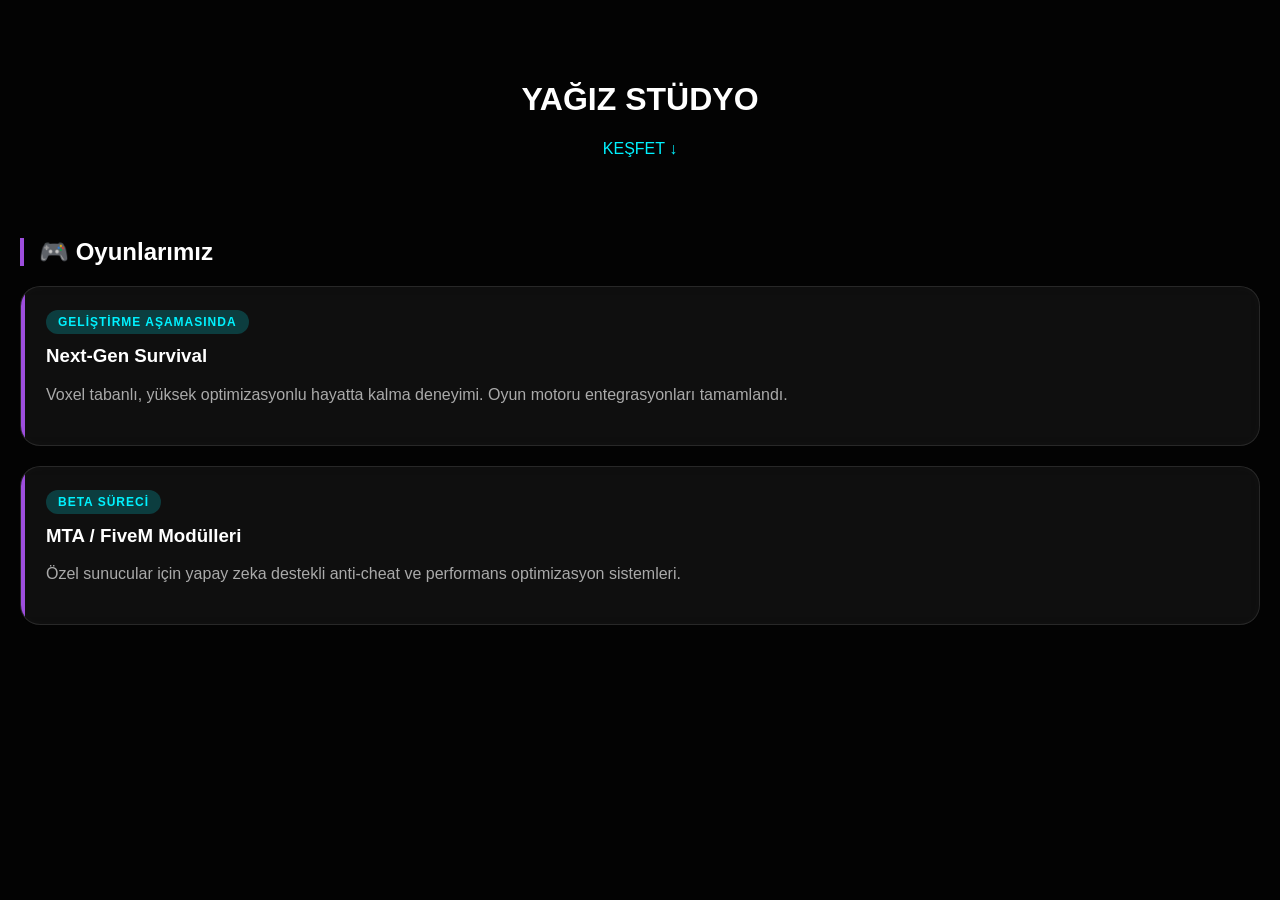
==== index.html @ 5417e6f5 "Revamp index.html with new title and styles Updated the title and styles for a more modern look. Cha" ====
<!DOCTYPE html>
<html lang="tr">
<head>
    <meta charset="UTF-8">
    <meta name="viewport" content="width=device-width, initial-scale=1.0">
    <title>Yağız Stüdyo | Premium</title>
    <style>
        :root { --neon-purple: #9d4edd; --neon-blue: #00f2ff; --glass: rgba(255, 255, 255, 0.05); }
        
        body { 
            background: #030303; color: white; font-family: 'Segoe UI', sans-serif; 
            margin: 0; padding: 20px;
        }

        .hero { text-align: center; padding: 40px 0; }
        
        /* Premium Kart Tasarımı */
        .project-card { 
            background: var(--glass); backdrop-filter: blur(10px); 
            border: 1px solid rgba(255,255,255,0.1); padding: 25px; 
            border-radius: 20px; margin-bottom: 20px;
            transition: 0.4s; position: relative; overflow: hidden;
        }
        .project-card:hover { border-color: var(--neon-blue); transform: translateY(-5px); }
        
        /* Neon Çizgi Efekti */
        .project-card::before { 
            content: ''; position: absolute; top: 0; left: 0; width: 4px; height: 100%; 
            background: var(--neon-purple); border-radius: 5px; 
        }

        .status { 
            background: rgba(0, 242, 255, 0.2); color: var(--neon-blue); 
            padding: 5px 12px; border-radius: 50px; font-size: 0.75rem; 
            font-weight: bold; text-transform: uppercase; letter-spacing: 1px;
        }

        h2 { border-left: 4px solid var(--neon-purple); padding-left: 15px; margin-top: 40px; }
    </style>
</head>
<body>

<div class="hero">
    <h1>YAĞIZ STÜDYO</h1>
    <a href="#projeler" style="color:var(--neon-blue); text-decoration:none;">KEŞFET ↓</a>
</div>

<div id="projeler">
    <h2>🎮 Oyunlarımız</h2>
    
    <div class="project-card">
        <span class="status">Geliştirme Aşamasında</span>
        <h3 style="margin-top:15px;">Next-Gen Survival</h3>
        <p style="color: #aaa;">Voxel tabanlı, yüksek optimizasyonlu hayatta kalma deneyimi. Oyun motoru entegrasyonları tamamlandı.</p>
    </div>

    <div class="project-card">
        <span class="status">Beta Süreci</span>
        <h3 style="margin-top:15px;">MTA / FiveM Modülleri</h3>
        <p style="color: #aaa;">Özel sunucular için yapay zeka destekli anti-cheat ve performans optimizasyon sistemleri.</p>
    </div>
</div>

</body>
</html>
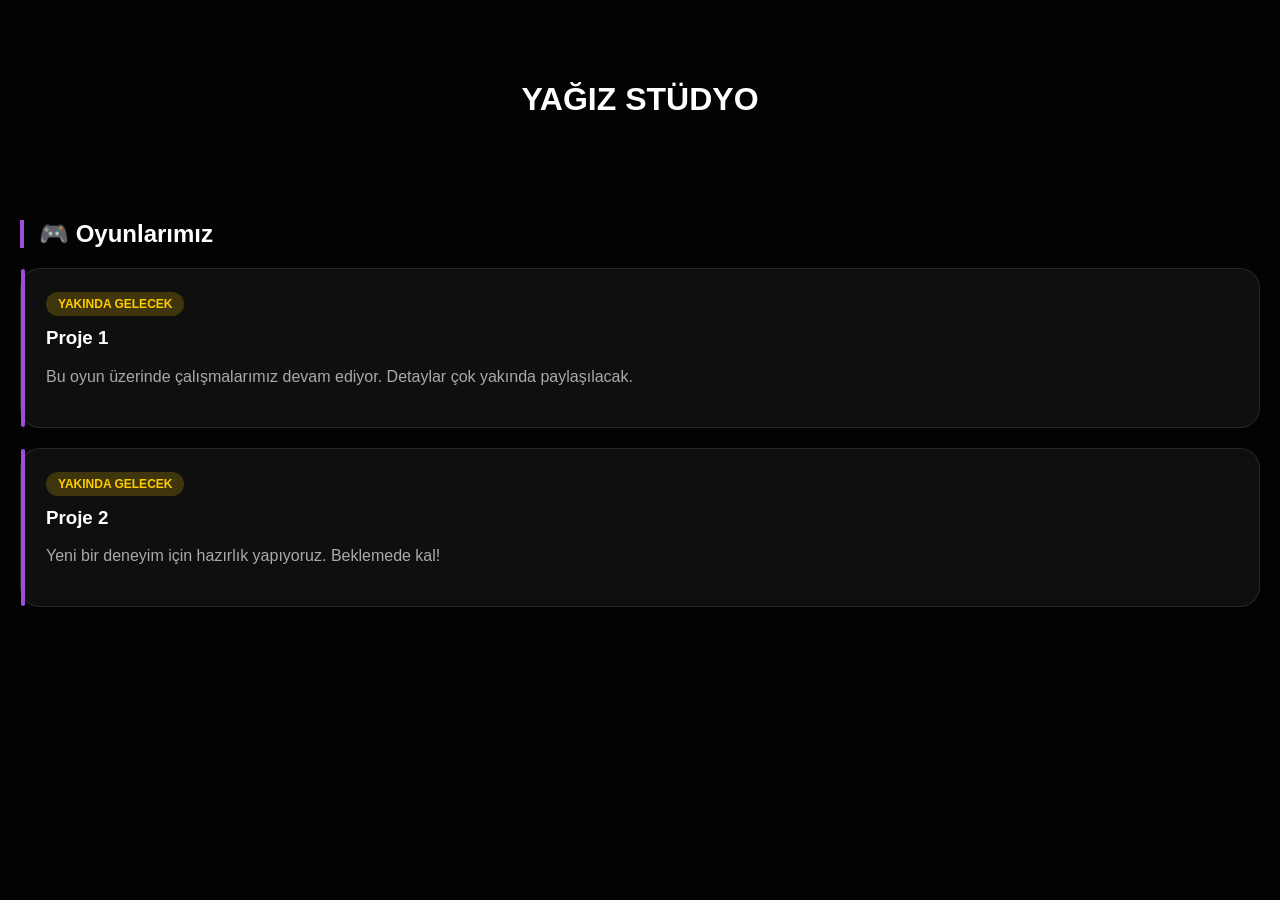
==== commit 87334c24: "Revise project details and status messages Updated project statuses and titles in the project cards." ====
--- a/index.html
+++ b/index.html
@@ -3,38 +3,25 @@
 <head>
     <meta charset="UTF-8">
     <meta name="viewport" content="width=device-width, initial-scale=1.0">
-    <title>Yağız Stüdyo | Premium</title>
+    <title>Yağız Stüdyo</title>
     <style>
         :root { --neon-purple: #9d4edd; --neon-blue: #00f2ff; --glass: rgba(255, 255, 255, 0.05); }
-        
-        body { 
-            background: #030303; color: white; font-family: 'Segoe UI', sans-serif; 
-            margin: 0; padding: 20px;
-        }
-
+        body { background: #030303; color: white; font-family: 'Segoe UI', sans-serif; margin: 0; padding: 20px; }
         .hero { text-align: center; padding: 40px 0; }
         
-        /* Premium Kart Tasarımı */
         .project-card { 
             background: var(--glass); backdrop-filter: blur(10px); 
             border: 1px solid rgba(255,255,255,0.1); padding: 25px; 
-            border-radius: 20px; margin-bottom: 20px;
-            transition: 0.4s; position: relative; overflow: hidden;
+            border-radius: 20px; margin-bottom: 20px; position: relative;
         }
-        .project-card:hover { border-color: var(--neon-blue); transform: translateY(-5px); }
-        
-        /* Neon Çizgi Efekti */
         .project-card::before { 
             content: ''; position: absolute; top: 0; left: 0; width: 4px; height: 100%; 
             background: var(--neon-purple); border-radius: 5px; 
         }
-
         .status { 
-            background: rgba(0, 242, 255, 0.2); color: var(--neon-blue); 
-            padding: 5px 12px; border-radius: 50px; font-size: 0.75rem; 
-            font-weight: bold; text-transform: uppercase; letter-spacing: 1px;
+            background: rgba(255, 204, 0, 0.2); color: #ffcc00; 
+            padding: 5px 12px; border-radius: 50px; font-size: 0.75rem; font-weight: bold;
         }
-
         h2 { border-left: 4px solid var(--neon-purple); padding-left: 15px; margin-top: 40px; }
     </style>
 </head>
@@ -42,22 +29,21 @@
 
 <div class="hero">
     <h1>YAĞIZ STÜDYO</h1>
-    <a href="#projeler" style="color:var(--neon-blue); text-decoration:none;">KEŞFET ↓</a>
 </div>
 
 <div id="projeler">
     <h2>🎮 Oyunlarımız</h2>
     
     <div class="project-card">
-        <span class="status">Geliştirme Aşamasında</span>
-        <h3 style="margin-top:15px;">Next-Gen Survival</h3>
-        <p style="color: #aaa;">Voxel tabanlı, yüksek optimizasyonlu hayatta kalma deneyimi. Oyun motoru entegrasyonları tamamlandı.</p>
+        <span class="status">YAKINDA GELECEK</span>
+        <h3 style="margin-top:15px;">Proje 1</h3>
+        <p style="color: #aaa;">Bu oyun üzerinde çalışmalarımız devam ediyor. Detaylar çok yakında paylaşılacak.</p>
     </div>
 
     <div class="project-card">
-        <span class="status">Beta Süreci</span>
-        <h3 style="margin-top:15px;">MTA / FiveM Modülleri</h3>
-        <p style="color: #aaa;">Özel sunucular için yapay zeka destekli anti-cheat ve performans optimizasyon sistemleri.</p>
+        <span class="status">YAKINDA GELECEK</span>
+        <h3 style="margin-top:15px;">Proje 2</h3>
+        <p style="color: #aaa;">Yeni bir deneyim için hazırlık yapıyoruz. Beklemede kal!</p>
     </div>
 </div>
 
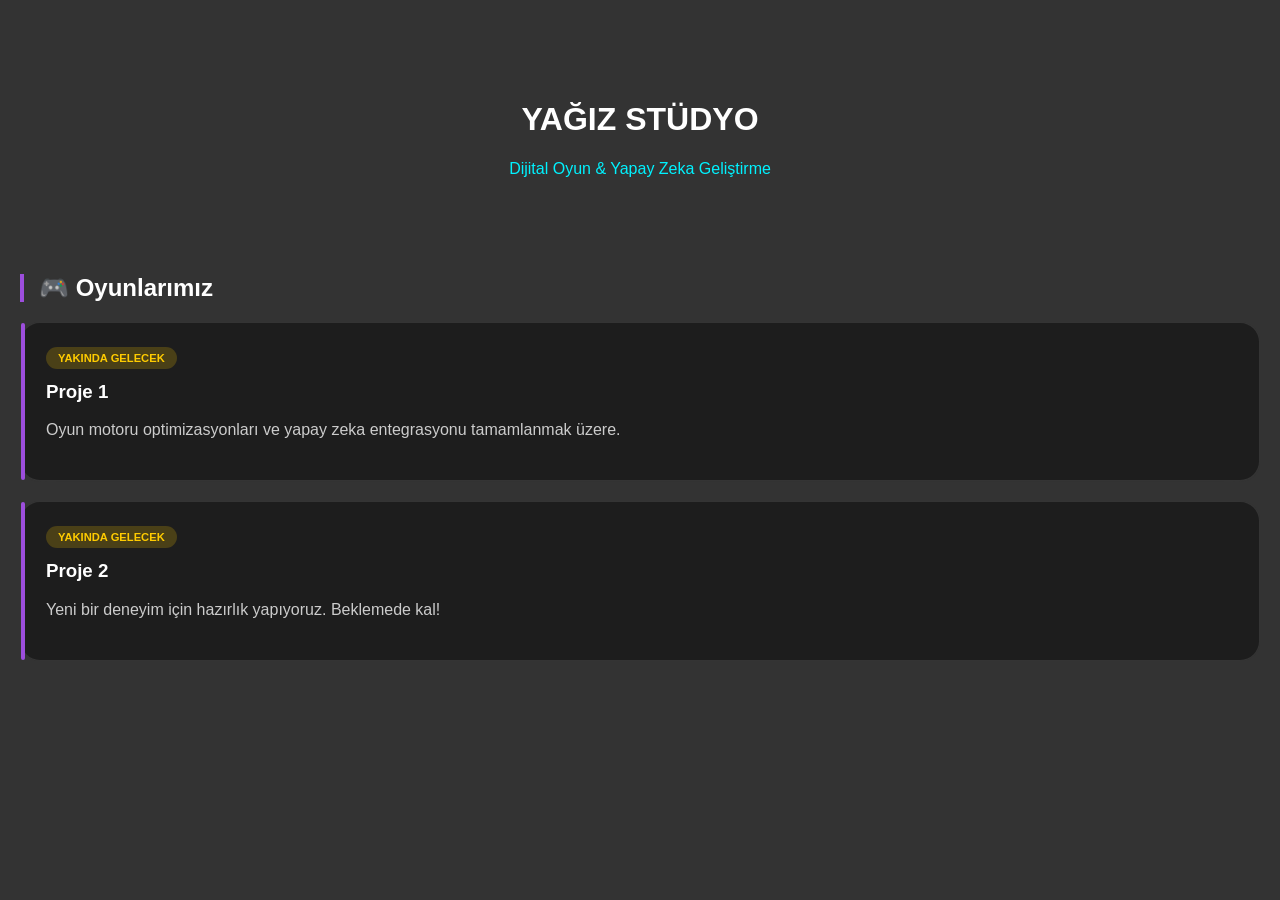
==== commit 3e72fcd3: "Enhance styles and update project descriptions in index.html Updated styles for body and project car" ====
--- a/index.html
+++ b/index.html
@@ -5,45 +5,62 @@
     <meta name="viewport" content="width=device-width, initial-scale=1.0">
     <title>Yağız Stüdyo</title>
     <style>
-        :root { --neon-purple: #9d4edd; --neon-blue: #00f2ff; --glass: rgba(255, 255, 255, 0.05); }
-        body { background: #030303; color: white; font-family: 'Segoe UI', sans-serif; margin: 0; padding: 20px; }
-        .hero { text-align: center; padding: 40px 0; }
+        :root { --neon-purple: #9d4edd; --neon-blue: #00f2ff; }
+        
+        body { 
+            /* Arka plan: Koyu bir renk üzerine teknolojik bir görsel veya gradient */
+            background: linear-gradient(rgba(0,0,0,0.8), rgba(0,0,0,0.8)), 
+                        url('https://images.unsplash.com/photo-1550745165-9bc0b252726f?q=80&w=2070&auto=format&fit=crop');
+            background-size: cover;
+            background-attachment: fixed;
+            color: white; 
+            font-family: 'Segoe UI', sans-serif; 
+            margin: 0; padding: 20px;
+        }
+
+        .hero { text-align: center; padding: 60px 0; }
         
         .project-card { 
-            background: var(--glass); backdrop-filter: blur(10px); 
-            border: 1px solid rgba(255,255,255,0.1); padding: 25px; 
-            border-radius: 20px; margin-bottom: 20px; position: relative;
+            background: rgba(20, 20, 20, 0.7); /* Cam efekti için hafif şeffaf */
+            backdrop-filter: blur(15px); 
+            border: 1px solid rgba(255,255,255,0.1); 
+            padding: 25px; 
+            border-radius: 20px; 
+            margin-bottom: 20px; 
+            position: relative;
         }
+
         .project-card::before { 
             content: ''; position: absolute; top: 0; left: 0; width: 4px; height: 100%; 
             background: var(--neon-purple); border-radius: 5px; 
         }
+
         .status { 
             background: rgba(255, 204, 0, 0.2); color: #ffcc00; 
-            padding: 5px 12px; border-radius: 50px; font-size: 0.75rem; font-weight: bold;
+            padding: 5px 12px; border-radius: 50px; font-size: 0.7rem; font-weight: bold;
         }
-        h2 { border-left: 4px solid var(--neon-purple); padding-left: 15px; margin-top: 40px; }
     </style>
 </head>
 <body>
 
 <div class="hero">
     <h1>YAĞIZ STÜDYO</h1>
+    <p style="color: var(--neon-blue);">Dijital Oyun & Yapay Zeka Geliştirme</p>
 </div>
 
 <div id="projeler">
-    <h2>🎮 Oyunlarımız</h2>
+    <h2 style="border-left: 4px solid var(--neon-purple); padding-left: 15px;">🎮 Oyunlarımız</h2>
     
     <div class="project-card">
         <span class="status">YAKINDA GELECEK</span>
         <h3 style="margin-top:15px;">Proje 1</h3>
-        <p style="color: #aaa;">Bu oyun üzerinde çalışmalarımız devam ediyor. Detaylar çok yakında paylaşılacak.</p>
+        <p style="color: #ccc;">Oyun motoru optimizasyonları ve yapay zeka entegrasyonu tamamlanmak üzere.</p>
     </div>
 
     <div class="project-card">
         <span class="status">YAKINDA GELECEK</span>
         <h3 style="margin-top:15px;">Proje 2</h3>
-        <p style="color: #aaa;">Yeni bir deneyim için hazırlık yapıyoruz. Beklemede kal!</p>
+        <p style="color: #ccc;">Yeni bir deneyim için hazırlık yapıyoruz. Beklemede kal!</p>
     </div>
 </div>
 
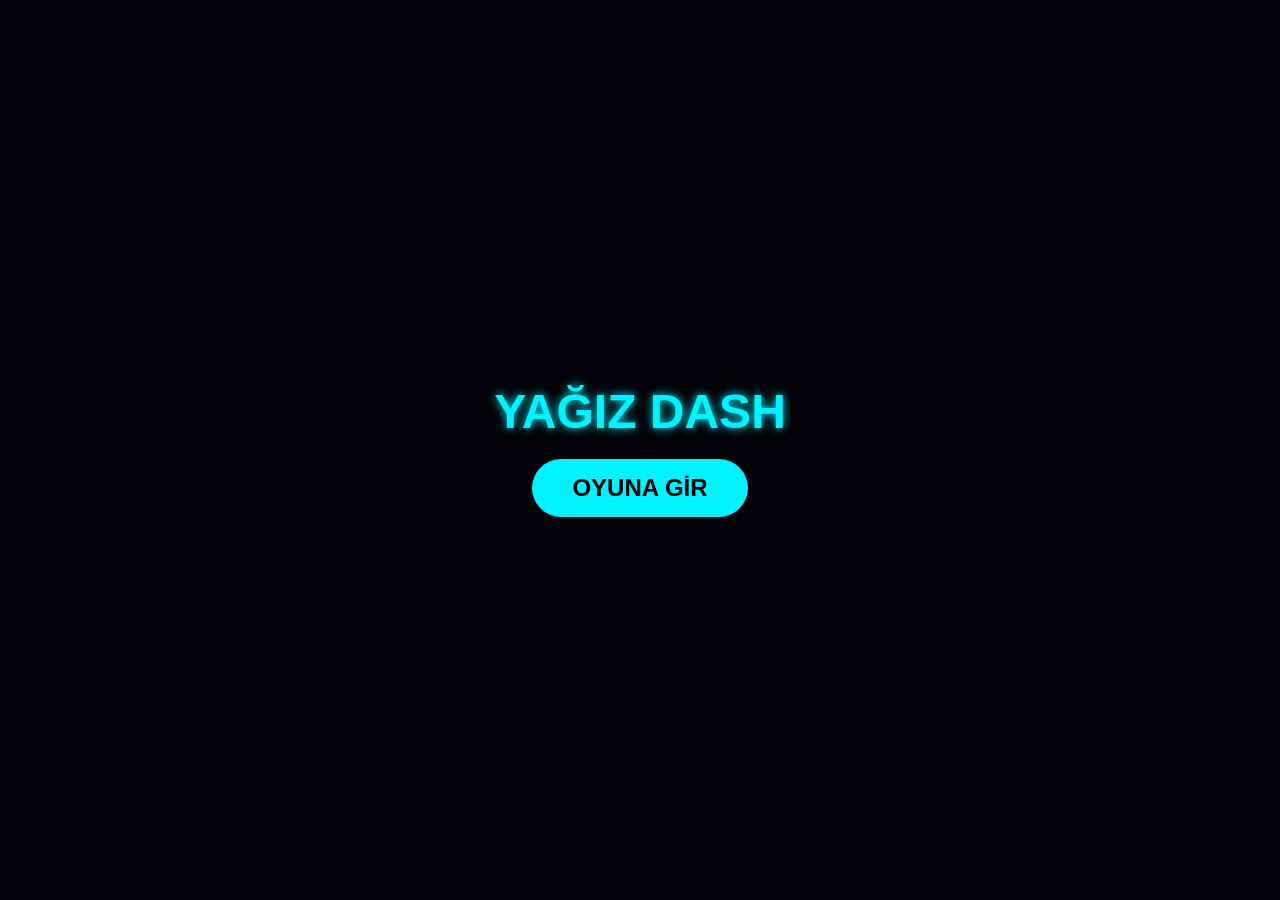
==== commit e58c5263: "Update index.html" ====
--- a/index.html
+++ b/index.html
@@ -2,67 +2,65 @@
 <html lang="tr">
 <head>
     <meta charset="UTF-8">
-    <meta name="viewport" content="width=device-width, initial-scale=1.0">
-    <title>Yağız Stüdyo</title>
+    <meta name="viewport" content="width=device-width, initial-scale=1.0, maximum-scale=1.0, user-scalable=no">
+    <title>Yağız Dash - Ana Sayfa</title>
     <style>
-        :root { --neon-purple: #9d4edd; --neon-blue: #00f2ff; }
-        
-        body { 
-            /* Arka plan: Koyu bir renk üzerine teknolojik bir görsel veya gradient */
-            background: linear-gradient(rgba(0,0,0,0.8), rgba(0,0,0,0.8)), 
-                        url('https://images.unsplash.com/photo-1550745165-9bc0b252726f?q=80&w=2070&auto=format&fit=crop');
-            background-size: cover;
-            background-attachment: fixed;
-            color: white; 
-            font-family: 'Segoe UI', sans-serif; 
-            margin: 0; padding: 20px;
-        }
-
-        .hero { text-align: center; padding: 60px 0; }
-        
-        .project-card { 
-            background: rgba(20, 20, 20, 0.7); /* Cam efekti için hafif şeffaf */
-            backdrop-filter: blur(15px); 
-            border: 1px solid rgba(255,255,255,0.1); 
-            padding: 25px; 
-            border-radius: 20px; 
-            margin-bottom: 20px; 
-            position: relative;
-        }
-
-        .project-card::before { 
-            content: ''; position: absolute; top: 0; left: 0; width: 4px; height: 100%; 
-            background: var(--neon-purple); border-radius: 5px; 
-        }
-
-        .status { 
-            background: rgba(255, 204, 0, 0.2); color: #ffcc00; 
-            padding: 5px 12px; border-radius: 50px; font-size: 0.7rem; font-weight: bold;
-        }
+        /* SİTE VE OYUN TASARIMI */
+        * { box-sizing: border-box; user-select: none; margin: 0; padding: 0; }
+        body { background: #020208; font-family: sans-serif; color: #fff; overflow: hidden; }
+        #gameCanvas { display: block; width: 100vw; height: 100vh; }
+        .screen { position: absolute; top:0; left:0; width:100%; height:100%; display:flex; flex-direction:column; align-items:center; justify-content:center; background:#020208; z-index:10; }
+        .hidden { display: none !important; }
+        h1 { color: #00f2ff; font-size: 3rem; margin-bottom: 20px; text-shadow: 0 0 10px #00f2ff; }
+        .btn { background: #00f2ff; color: #000; padding: 15px 40px; border-radius: 30px; font-weight: bold; cursor: pointer; border: none; font-size: 1.5rem; }
     </style>
 </head>
 <body>
 
-<div class="hero">
-    <h1>YAĞIZ STÜDYO</h1>
-    <p style="color: var(--neon-blue);">Dijital Oyun & Yapay Zeka Geliştirme</p>
-</div>
-
-<div id="projeler">
-    <h2 style="border-left: 4px solid var(--neon-purple); padding-left: 15px;">🎮 Oyunlarımız</h2>
-    
-    <div class="project-card">
-        <span class="status">YAKINDA GELECEK</span>
-        <h3 style="margin-top:15px;">Proje 1</h3>
-        <p style="color: #ccc;">Oyun motoru optimizasyonları ve yapay zeka entegrasyonu tamamlanmak üzere.</p>
+    <div id="mainMenu" class="screen">
+        <h1>YAĞIZ DASH</h1>
+        <button class="btn" onclick="startGame()">OYUNA GİR</button>
     </div>
 
-    <div class="project-card">
-        <span class="status">YAKINDA GELECEK</span>
-        <h3 style="margin-top:15px;">Proje 2</h3>
-        <p style="color: #ccc;">Yeni bir deneyim için hazırlık yapıyoruz. Beklemede kal!</p>
-    </div>
-</div>
+    <canvas id="gameCanvas" class="hidden"></canvas>
 
+    <script>
+        const canvas = document.getElementById("gameCanvas");
+        const ctx = canvas.getContext("2d");
+        const menu = document.getElementById("mainMenu");
+        
+        let inGame = false;
+        let player = { x: 100, y: 300, dy: 0, size: 40 };
+
+        function startGame() {
+            menu.classList.add("hidden");
+            canvas.classList.remove("hidden");
+            inGame = true;
+            requestAnimationFrame(gameLoop);
+        }
+
+        function gameLoop() {
+            if (!inGame) return;
+            ctx.fillStyle = "#020208";
+            ctx.fillRect(0, 0, canvas.width, canvas.height);
+            
+            // Basit oyuncu çizimi
+            ctx.fillStyle = "#00f2ff";
+            ctx.fillRect(player.x, player.y, player.size, player.size);
+            
+            requestAnimationFrame(gameLoop);
+        }
+
+        window.addEventListener("touchstart", () => {
+            if(inGame) player.y -= 50; // Basit atlama
+        });
+        
+        window.addEventListener("resize", () => {
+            canvas.width = window.innerWidth;
+            canvas.height = window.innerHeight;
+        });
+        canvas.width = window.innerWidth;
+        canvas.height = window.innerHeight;
+    </script>
 </body>
 </html>
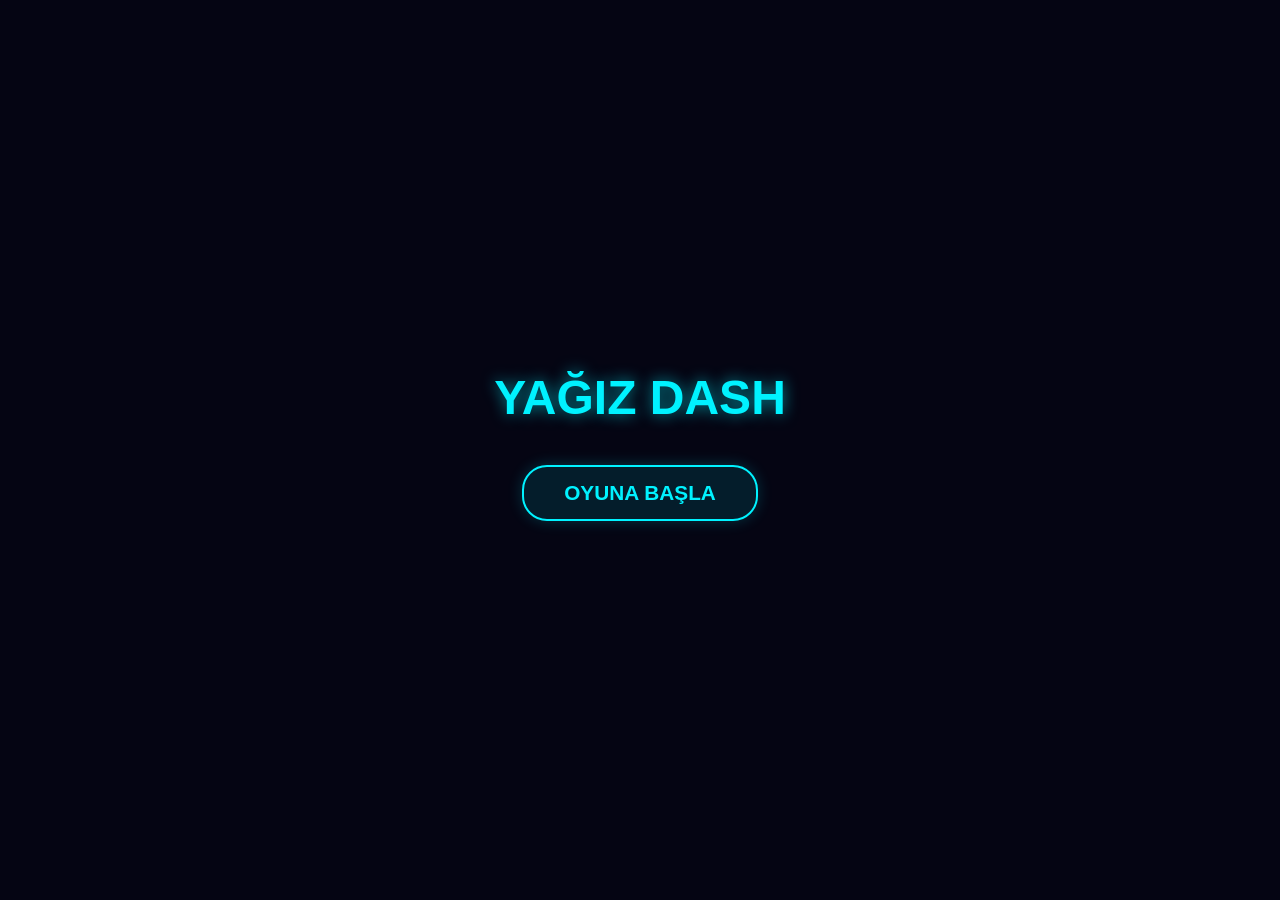
==== commit 0d4e0ae7: "Update index.html" ====
--- a/index.html
+++ b/index.html
@@ -2,65 +2,142 @@
 <html lang="tr">
 <head>
     <meta charset="UTF-8">
-    <meta name="viewport" content="width=device-width, initial-scale=1.0, maximum-scale=1.0, user-scalable=no">
-    <title>Yağız Dash - Ana Sayfa</title>
+    <meta name="viewport" content="width=device-width, initial-scale=1.0, maximum-scale=1.0, user-scalable=no, viewport-fit=cover">
+    <title>Yağız Dash</title>
     <style>
-        /* SİTE VE OYUN TASARIMI */
-        * { box-sizing: border-box; user-select: none; margin: 0; padding: 0; }
-        body { background: #020208; font-family: sans-serif; color: #fff; overflow: hidden; }
-        #gameCanvas { display: block; width: 100vw; height: 100vh; }
-        .screen { position: absolute; top:0; left:0; width:100%; height:100%; display:flex; flex-direction:column; align-items:center; justify-content:center; background:#020208; z-index:10; }
+        * { box-sizing: border-box; user-select: none; -webkit-tap-highlight-color: transparent; }
+        body, html { margin: 0; padding: 0; width: 100%; height: 100%; background: #020208; overflow: hidden; font-family: 'Segoe UI', Roboto, sans-serif; color: #fff; }
+        canvas { display: block; width: 100vw; height: 100vh; background: #050510; }
+        .screen { position: absolute; top: 0; left: 0; width: 100%; height: 100%; display: flex; flex-direction: column; align-items: center; justify-content: center; background: rgba(6, 6, 20, 0.98); z-index: 10; padding: 20px; }
         .hidden { display: none !important; }
-        h1 { color: #00f2ff; font-size: 3rem; margin-bottom: 20px; text-shadow: 0 0 10px #00f2ff; }
-        .btn { background: #00f2ff; color: #000; padding: 15px 40px; border-radius: 30px; font-weight: bold; cursor: pointer; border: none; font-size: 1.5rem; }
+        h1 { color: #00f2ff; font-size: 2.2rem; margin: 0 0 10px 0; text-shadow: 0 0 15px rgba(0, 242, 255, 0.6); text-align: center; }
+        .currency { color: #ffcc00; font-size: 1.2rem; font-weight: bold; margin-bottom: 15px; text-shadow: 0 0 10px rgba(255, 204, 0, 0.4); }
+        .btn { background: rgba(0, 242, 255, 0.1); border: 2px solid #00f2ff; color: #00f2ff; padding: 14px 40px; font-size: 1.3rem; font-weight: bold; border-radius: 25px; cursor: pointer; margin: 10px; transition: 0.2s; box-shadow: 0 0 15px rgba(0, 242, 255, 0.2); }
+        .btn:active { background: #00f2ff; color: #000; }
+        .level-grid { display: grid; grid-template-columns: repeat(5, 1fr); gap: 8px; width: 100%; max-width: 360px; margin: 10px 0 20px 0; }
+        .level-card { background: rgba(255, 255, 255, 0.05); border: 2px solid rgba(0, 242, 255, 0.3); aspect-ratio: 1; display: flex; flex-direction: column; justify-content: center; align-items: center; border-radius: 8px; cursor: pointer; font-weight: bold; font-size: 0.9rem; transition: 0.2s; }
+        .level-card:active { background: #00f2ff; color: #000; border-color: #00f2ff; }
+        .level-card .record { font-size: 0.65rem; color: #ff0055; margin-top: 2px; }
+        .level-card.locked { background: rgba(40, 40, 50, 0.4); border-color: rgba(255, 255, 255, 0.1); color: #666; cursor: not-allowed; }
+        .shop-grid { display: grid; grid-template-columns: repeat(3, 1fr); gap: 12px; width: 100%; max-width: 360px; margin-bottom: 20px; }
+        .shop-item { background: rgba(255, 255, 255, 0.03); border: 2px solid rgba(255, 255, 255, 0.1); border-radius: 12px; padding: 12px; display: flex; flex-direction: column; align-items: center; cursor: pointer; }
+        .shop-item.owned { border-color: #00ff66; }
+        .shop-item.selected { border-color: #00f2ff; background: rgba(0, 242, 255, 0.1); }
+        .preview-box { width: 35px; height: 35px; border-radius: 6px; margin-bottom: 6px; }
+        .price-tag { font-size: 0.8rem; color: #ffcc00; font-weight: bold; }
+        #hud { position: absolute; top: 20px; width: 100%; display: flex; justify-content: space-between; padding: 0 20px; color: #00f2ff; font-size: 1.1rem; font-weight: bold; pointer-events: none; z-index: 5; }
     </style>
 </head>
 <body>
-
+    <div id="hud" class="hidden">
+        <div id="hudLevel">BÖLÜM: 1</div>
+        <div id="hudProgress">İLERLEME: %0</div>
+        <div id="hudStars">⭐ 0</div>
+    </div>
     <div id="mainMenu" class="screen">
-        <h1>YAĞIZ DASH</h1>
-        <button class="btn" onclick="startGame()">OYUNA GİR</button>
+        <h1 style="font-size: 3rem; margin-bottom: 30px;">YAĞIZ DASH</h1>
+        <button class="btn" onclick="pressStart()">OYUNA BAŞLA</button>
     </div>
-
-    <canvas id="gameCanvas" class="hidden"></canvas>
-
+    <div id="levelMenu" class="screen hidden">
+        <h1>BÖLÜM SEÇ</h1>
+        <div class="currency" id="menuStars">TOPLAM YILDIZ: ⭐ 0</div>
+        <div class="level-grid" id="levelGrid"></div>
+        <button class="btn" style="border-color: #9d4edd; color: #9d4edd; padding: 10px 25px;" onclick="openShop()">MAĞAZA</button>
+    </div>
+    <div id="shopMenu" class="screen hidden">
+        <h1>MAĞAZA</h1>
+        <div class="currency" id="shopStars">YILDIZIN: ⭐ 0</div>
+        <div class="shop-grid" id="shopGrid"></div>
+        <button class="btn" onclick="closeShop()">GERİ</button>
+    </div>
+    <canvas id="gameCanvas"></canvas>
     <script>
         const canvas = document.getElementById("gameCanvas");
         const ctx = canvas.getContext("2d");
-        const menu = document.getElementById("mainMenu");
-        
-        let inGame = false;
-        let player = { x: 100, y: 300, dy: 0, size: 40 };
-
-        function startGame() {
-            menu.classList.add("hidden");
-            canvas.classList.remove("hidden");
-            inGame = true;
-            requestAnimationFrame(gameLoop);
+        let gameData = { stars: 0, currentSkin: "#00ff66", ownedSkins: ["#00ff66"], records: Array(30).fill(0), unlockedLevel: 0 };
+        try { let loaded = localStorage.getItem("yagizDashData"); if (loaded) gameData = JSON.parse(loaded); } catch(e) {}
+        function saveGame() { try { localStorage.setItem("yagizDashData", JSON.stringify(gameData)); } catch(e) {} }
+        const skins = [{ color: "#00ff66", price: 0 }, { color: "#00f2ff", price: 5 }, { color: "#ff0055", price: 12 }, { color: "#ffcc00", price: 20 }];
+        function generateLevelData(lvlNum) {
+            let objects = [], currentX = 300;
+            for (let i = 0; i < 15 + lvlNum; i++) {
+                currentX += 220 + Math.random() * 120 - (lvlNum * 2);
+                let r = Math.random() * 100;
+                if (r < 35) { objects.push({ type: 'spike', x: currentX, size: 35 }); }
+                else if (r < 70) { let blockW = 80 + Math.random() * 50, blockH = 40 + Math.floor(Math.random() * 3) * 15; objects.push({ type: 'block', x: currentX, w: blockW, h: blockH }); objects.push({ type: 'star', x: currentX + blockW/2 - 10, y: blockH + 40 }); currentX += blockW; }
+                else { objects.push({ type: 'star', x: currentX, y: 40 }); }
+            }
+            objects.push({ type: 'flag', x: currentX + 400 });
+            return { length: currentX + 600, objects: objects };
         }
-
-        function gameLoop() {
-            if (!inGame) return;
-            ctx.fillStyle = "#020208";
-            ctx.fillRect(0, 0, canvas.width, canvas.height);
-            
-            // Basit oyuncu çizimi
-            ctx.fillStyle = "#00f2ff";
-            ctx.fillRect(player.x, player.y, player.size, player.size);
-            
-            requestAnimationFrame(gameLoop);
+        function resize() { canvas.width = window.innerWidth; canvas.height = window.innerHeight; }
+        window.addEventListener('resize', resize); resize();
+        let currentLevel = 0, activeLevelData = null, inGame = false, isGameOver = false, deathTimer = 0, collectedStarsInRun = 0, levelProgress = 0, cameraX = 0, groundY = Math.floor(window.innerHeight * 0.7), gameSpeed = 7;
+        let player = { x: 100, y: 0, size: 38, dy: 0, jumpForce: 13, gravity: 0.72, isJumping: false, rotation: 0 };
+        let gameObjects = [], particles = [];
+        window.pressStart = function() { document.getElementById("mainMenu").classList.add("hidden"); document.getElementById("levelMenu").classList.remove("hidden"); buildLevelMenu(); };
+        function buildLevelMenu() {
+            document.getElementById("menuStars").innerText = "TOPLAM YILDIZ: ⭐ " + gameData.stars;
+            const grid = document.getElementById("levelGrid"); grid.innerHTML = "";
+            for (let i = 0; i < 30; i++) {
+                let card = document.createElement("div");
+                if (i > gameData.unlockedLevel) { card.className = "level-card locked"; card.innerHTML = `<div>Lvl ${i+1}</div>`; }
+                else { card.className = "level-card"; card.innerHTML = `<div>Lvl ${i+1}</div><div class="record">%${gameData.records[i]}</div>`; card.onclick = () => loadAndStartLevel(i); }
+                grid.appendChild(card);
+            }
         }
-
-        window.addEventListener("touchstart", () => {
-            if(inGame) player.y -= 50; // Basit atlama
-        });
-        
-        window.addEventListener("resize", () => {
-            canvas.width = window.innerWidth;
-            canvas.height = window.innerHeight;
-        });
-        canvas.width = window.innerWidth;
-        canvas.height = window.innerHeight;
+        window.openShop = function() { document.getElementById("levelMenu").classList.add("hidden"); document.getElementById("shopMenu").classList.remove("hidden"); buildShopMenu(); };
+        window.closeShop = function() { document.getElementById("shopMenu").classList.add("hidden"); document.getElementById("levelMenu").classList.remove("hidden"); buildLevelMenu(); };
+        function buildShopMenu() {
+            document.getElementById("shopStars").innerText = "YILDIZIN: ⭐ " + gameData.stars;
+            const grid = document.getElementById("shopGrid"); grid.innerHTML = "";
+            skins.forEach(s => {
+                let isOwned = gameData.ownedSkins.includes(s.color), isSelected = gameData.currentSkin === s.color, item = document.createElement("div");
+                item.className = `shop-item ${isOwned ? 'owned' : ''} ${isSelected ? 'selected' : ''}`;
+                item.innerHTML = `<div class="preview-box" style="background: ${s.color};"></div><div class="price-tag">${isOwned ? (isSelected ? 'SEÇİLİ' : 'SAHİPSİN') : '⭐ ' + s.price}</div>`;
+                item.onclick = () => { if (isOwned) { gameData.currentSkin = s.color; } else if (gameData.stars >= s.price) { gameData.stars -= s.price; gameData.ownedSkins.push(s.color); gameData.currentSkin = s.color; } saveGame(); buildShopMenu(); };
+                grid.appendChild(item);
+            });
+        }
+        function loadAndStartLevel(lvlIdx) {
+            currentLevel = lvlIdx; activeLevelData = generateLevelData(lvlIdx); gameObjects = JSON.parse(JSON.stringify(activeLevelData.objects));
+            document.getElementById("levelMenu").classList.add("hidden"); document.getElementById("hud").classList.remove("hidden");
+            document.getElementById("hudLevel").innerText = "BÖLÜM: " + (currentLevel + 1);
+            inGame = true; player.y = groundY - player.size; player.dy = 0; player.isJumping = false; cameraX = 0; collectedStarsInRun = 0; isGameOver = false;
+        }
+        function triggerDeath() { if (isGameOver) return; isGameOver = true; setTimeout(() => { inGame = false; document.getElementById("hud").classList.add("hidden"); document.getElementById("levelMenu").classList.remove("hidden"); buildLevelMenu(); }, 900); }
+        function triggerWin() { if (isGameOver) return; isGameOver = true; gameData.stars += collectedStarsInRun; if (currentLevel === gameData.unlockedLevel) gameData.unlockedLevel++; saveGame(); alert("TEBRİKLER!"); inGame = false; document.getElementById("hud").classList.add("hidden"); document.getElementById("levelMenu").classList.remove("hidden"); buildLevelMenu(); }
+        function update() {
+            if (!inGame || isGameOver) return;
+            player.x += gameSpeed; cameraX = player.x - 150; player.dy += player.gravity; player.y += player.dy;
+            if (player.isJumping) player.rotation += 0.08;
+            let onPlatform = false;
+            gameObjects.forEach((obj, idx) => {
+                if (obj.type === 'block' && player.x + player.size > obj.x && player.x < obj.x + obj.w && player.y + player.size >= groundY - obj.h && player.y + player.size - player.dy <= groundY - obj.h + 12) { player.y = groundY - obj.h - player.size; player.dy = 0; player.isJumping = false; onPlatform = true; }
+                else if (obj.type === 'spike' && player.x + player.size > obj.x && player.x < obj.x + obj.size && player.y + player.size > groundY - obj.size) triggerDeath();
+                else if (obj.type === 'star' && player.x + player.size > obj.x && player.x < obj.x + 24 && player.y + player.size > groundY - obj.y) { collectedStarsInRun++; gameObjects.splice(idx, 1); }
+                else if (obj.type === 'flag' && player.x >= obj.x) triggerWin();
+            });
+            if (!onPlatform && player.y + player.size >= groundY) { player.y = groundY - player.size; player.dy = 0; player.isJumping = false; }
+        }
+        function draw() {
+            ctx.clearRect(0, 0, canvas.width, canvas.height);
+            if (inGame) {
+                ctx.save(); ctx.translate(-cameraX, 0);
+                ctx.fillStyle = "#03030d"; ctx.fillRect(cameraX, 0, canvas.width, canvas.height);
+                gameObjects.forEach(obj => {
+                    if (obj.type === 'block') { ctx.fillStyle = "#9d4edd"; ctx.fillRect(obj.x, groundY - obj.h, obj.w, obj.h); }
+                    else if (obj.type === 'spike') { ctx.fillStyle = "#ff0055"; ctx.beginPath(); ctx.moveTo(obj.x, groundY); ctx.lineTo(obj.x+obj.size/2, groundY-obj.size); ctx.lineTo(obj.x+obj.size, groundY); ctx.fill(); }
+                    else if (obj.type === 'star') { ctx.fillStyle = "#ffcc00"; ctx.fillRect(obj.x, groundY-obj.y, 20, 20); }
+                    else if (obj.type === 'flag') { ctx.fillStyle = "#00ff66"; ctx.fillRect(obj.x, groundY-100, 10, 100); }
+                });
+                ctx.fillStyle = gameData.currentSkin; ctx.fillRect(player.x, player.y, player.size, player.size);
+                ctx.restore();
+            }
+            update(); requestAnimationFrame(draw);
+        }
+        window.addEventListener("touchstart", (e) => { if (inGame && !player.isJumping) { player.dy = -player.jumpForce; player.isJumping = true; } e.preventDefault(); }, {passive: false});
+        draw();
     </script>
 </body>
 </html>
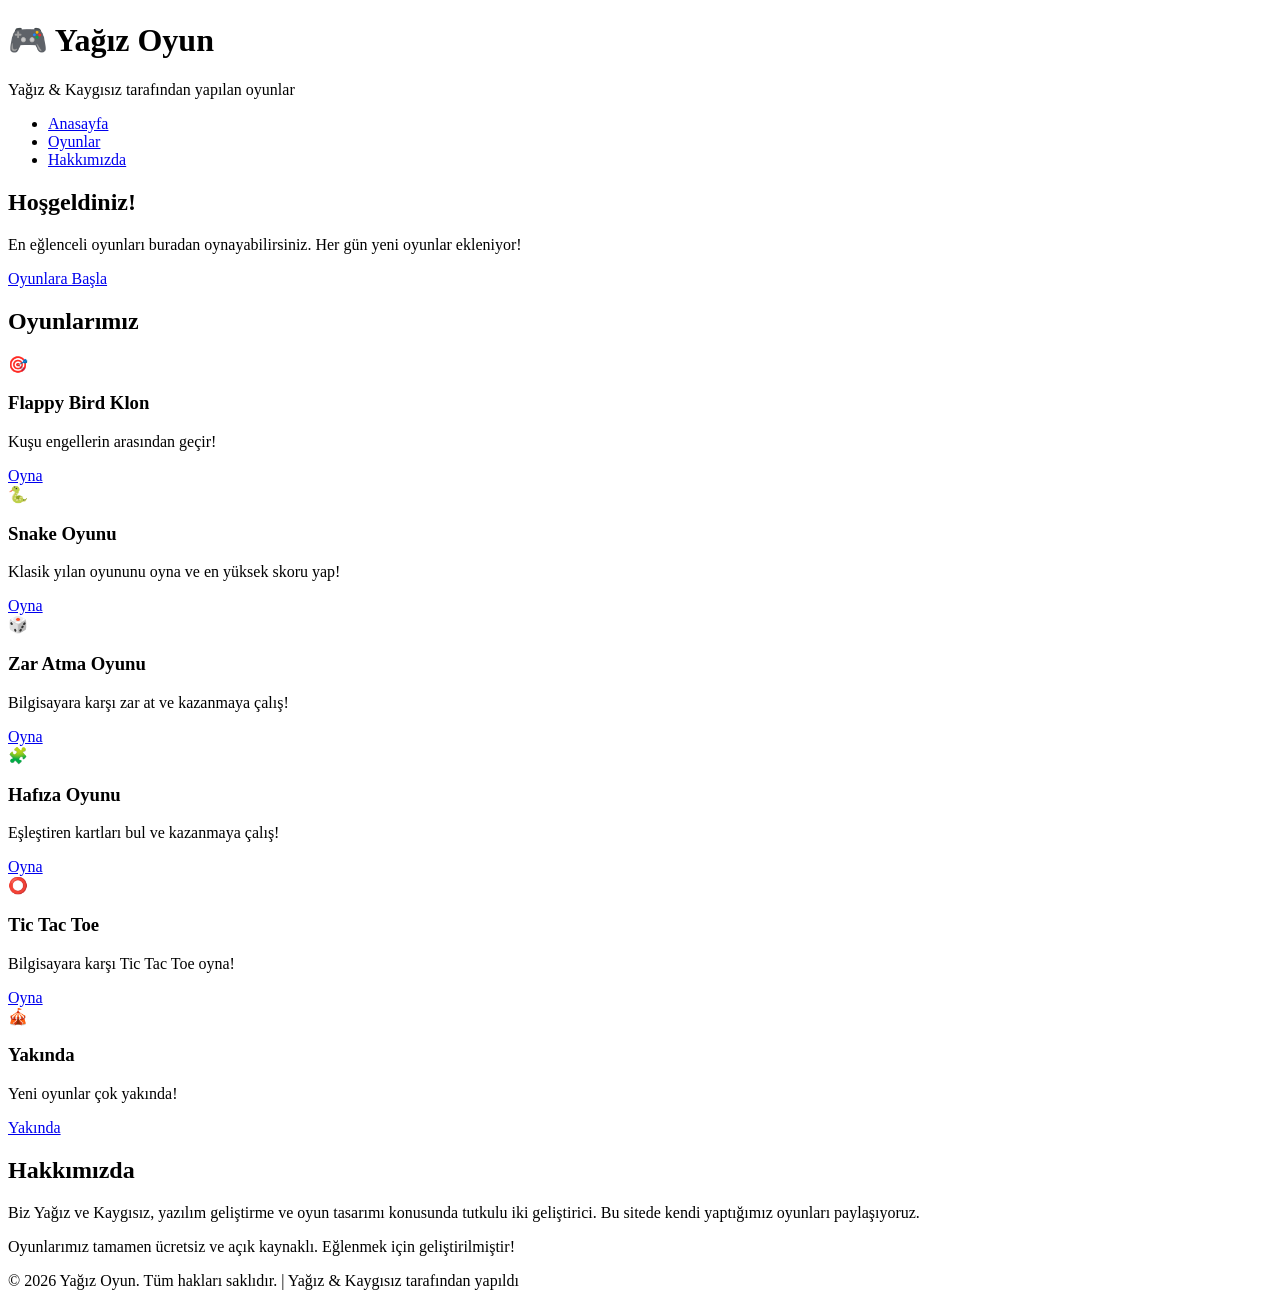
==== commit d3bb80bb: "Refactor index.html with new header and navigation Updated HTML structure and added meta tags for de" ====
--- a/index.html
+++ b/index.html
@@ -2,142 +2,101 @@
 <html lang="tr">
 <head>
     <meta charset="UTF-8">
-    <meta name="viewport" content="width=device-width, initial-scale=1.0, maximum-scale=1.0, user-scalable=no, viewport-fit=cover">
-    <title>Yağız Dash</title>
-    <style>
-        * { box-sizing: border-box; user-select: none; -webkit-tap-highlight-color: transparent; }
-        body, html { margin: 0; padding: 0; width: 100%; height: 100%; background: #020208; overflow: hidden; font-family: 'Segoe UI', Roboto, sans-serif; color: #fff; }
-        canvas { display: block; width: 100vw; height: 100vh; background: #050510; }
-        .screen { position: absolute; top: 0; left: 0; width: 100%; height: 100%; display: flex; flex-direction: column; align-items: center; justify-content: center; background: rgba(6, 6, 20, 0.98); z-index: 10; padding: 20px; }
-        .hidden { display: none !important; }
-        h1 { color: #00f2ff; font-size: 2.2rem; margin: 0 0 10px 0; text-shadow: 0 0 15px rgba(0, 242, 255, 0.6); text-align: center; }
-        .currency { color: #ffcc00; font-size: 1.2rem; font-weight: bold; margin-bottom: 15px; text-shadow: 0 0 10px rgba(255, 204, 0, 0.4); }
-        .btn { background: rgba(0, 242, 255, 0.1); border: 2px solid #00f2ff; color: #00f2ff; padding: 14px 40px; font-size: 1.3rem; font-weight: bold; border-radius: 25px; cursor: pointer; margin: 10px; transition: 0.2s; box-shadow: 0 0 15px rgba(0, 242, 255, 0.2); }
-        .btn:active { background: #00f2ff; color: #000; }
-        .level-grid { display: grid; grid-template-columns: repeat(5, 1fr); gap: 8px; width: 100%; max-width: 360px; margin: 10px 0 20px 0; }
-        .level-card { background: rgba(255, 255, 255, 0.05); border: 2px solid rgba(0, 242, 255, 0.3); aspect-ratio: 1; display: flex; flex-direction: column; justify-content: center; align-items: center; border-radius: 8px; cursor: pointer; font-weight: bold; font-size: 0.9rem; transition: 0.2s; }
-        .level-card:active { background: #00f2ff; color: #000; border-color: #00f2ff; }
-        .level-card .record { font-size: 0.65rem; color: #ff0055; margin-top: 2px; }
-        .level-card.locked { background: rgba(40, 40, 50, 0.4); border-color: rgba(255, 255, 255, 0.1); color: #666; cursor: not-allowed; }
-        .shop-grid { display: grid; grid-template-columns: repeat(3, 1fr); gap: 12px; width: 100%; max-width: 360px; margin-bottom: 20px; }
-        .shop-item { background: rgba(255, 255, 255, 0.03); border: 2px solid rgba(255, 255, 255, 0.1); border-radius: 12px; padding: 12px; display: flex; flex-direction: column; align-items: center; cursor: pointer; }
-        .shop-item.owned { border-color: #00ff66; }
-        .shop-item.selected { border-color: #00f2ff; background: rgba(0, 242, 255, 0.1); }
-        .preview-box { width: 35px; height: 35px; border-radius: 6px; margin-bottom: 6px; }
-        .price-tag { font-size: 0.8rem; color: #ffcc00; font-weight: bold; }
-        #hud { position: absolute; top: 20px; width: 100%; display: flex; justify-content: space-between; padding: 0 20px; color: #00f2ff; font-size: 1.1rem; font-weight: bold; pointer-events: none; z-index: 5; }
-    </style>
+    <meta name="viewport" content="width=device-width, initial-scale=1.0">
+    <meta name="description" content="Yağız ve Kaygısız tarafından yapılan oyunlar. Eğlenceli web oyunlarını oyna!">
+    <meta name="keywords" content="oyun, web oyunu, flash oyun, HTML5 oyun, Yağız oyun">
+    <title>Yağız Oyun - Web Oyunları</title>
+    <link rel="stylesheet" href="style.css">
 </head>
 <body>
-    <div id="hud" class="hidden">
-        <div id="hudLevel">BÖLÜM: 1</div>
-        <div id="hudProgress">İLERLEME: %0</div>
-        <div id="hudStars">⭐ 0</div>
-    </div>
-    <div id="mainMenu" class="screen">
-        <h1 style="font-size: 3rem; margin-bottom: 30px;">YAĞIZ DASH</h1>
-        <button class="btn" onclick="pressStart()">OYUNA BAŞLA</button>
-    </div>
-    <div id="levelMenu" class="screen hidden">
-        <h1>BÖLÜM SEÇ</h1>
-        <div class="currency" id="menuStars">TOPLAM YILDIZ: ⭐ 0</div>
-        <div class="level-grid" id="levelGrid"></div>
-        <button class="btn" style="border-color: #9d4edd; color: #9d4edd; padding: 10px 25px;" onclick="openShop()">MAĞAZA</button>
-    </div>
-    <div id="shopMenu" class="screen hidden">
-        <h1>MAĞAZA</h1>
-        <div class="currency" id="shopStars">YILDIZIN: ⭐ 0</div>
-        <div class="shop-grid" id="shopGrid"></div>
-        <button class="btn" onclick="closeShop()">GERİ</button>
-    </div>
-    <canvas id="gameCanvas"></canvas>
-    <script>
-        const canvas = document.getElementById("gameCanvas");
-        const ctx = canvas.getContext("2d");
-        let gameData = { stars: 0, currentSkin: "#00ff66", ownedSkins: ["#00ff66"], records: Array(30).fill(0), unlockedLevel: 0 };
-        try { let loaded = localStorage.getItem("yagizDashData"); if (loaded) gameData = JSON.parse(loaded); } catch(e) {}
-        function saveGame() { try { localStorage.setItem("yagizDashData", JSON.stringify(gameData)); } catch(e) {} }
-        const skins = [{ color: "#00ff66", price: 0 }, { color: "#00f2ff", price: 5 }, { color: "#ff0055", price: 12 }, { color: "#ffcc00", price: 20 }];
-        function generateLevelData(lvlNum) {
-            let objects = [], currentX = 300;
-            for (let i = 0; i < 15 + lvlNum; i++) {
-                currentX += 220 + Math.random() * 120 - (lvlNum * 2);
-                let r = Math.random() * 100;
-                if (r < 35) { objects.push({ type: 'spike', x: currentX, size: 35 }); }
-                else if (r < 70) { let blockW = 80 + Math.random() * 50, blockH = 40 + Math.floor(Math.random() * 3) * 15; objects.push({ type: 'block', x: currentX, w: blockW, h: blockH }); objects.push({ type: 'star', x: currentX + blockW/2 - 10, y: blockH + 40 }); currentX += blockW; }
-                else { objects.push({ type: 'star', x: currentX, y: 40 }); }
-            }
-            objects.push({ type: 'flag', x: currentX + 400 });
-            return { length: currentX + 600, objects: objects };
-        }
-        function resize() { canvas.width = window.innerWidth; canvas.height = window.innerHeight; }
-        window.addEventListener('resize', resize); resize();
-        let currentLevel = 0, activeLevelData = null, inGame = false, isGameOver = false, deathTimer = 0, collectedStarsInRun = 0, levelProgress = 0, cameraX = 0, groundY = Math.floor(window.innerHeight * 0.7), gameSpeed = 7;
-        let player = { x: 100, y: 0, size: 38, dy: 0, jumpForce: 13, gravity: 0.72, isJumping: false, rotation: 0 };
-        let gameObjects = [], particles = [];
-        window.pressStart = function() { document.getElementById("mainMenu").classList.add("hidden"); document.getElementById("levelMenu").classList.remove("hidden"); buildLevelMenu(); };
-        function buildLevelMenu() {
-            document.getElementById("menuStars").innerText = "TOPLAM YILDIZ: ⭐ " + gameData.stars;
-            const grid = document.getElementById("levelGrid"); grid.innerHTML = "";
-            for (let i = 0; i < 30; i++) {
-                let card = document.createElement("div");
-                if (i > gameData.unlockedLevel) { card.className = "level-card locked"; card.innerHTML = `<div>Lvl ${i+1}</div>`; }
-                else { card.className = "level-card"; card.innerHTML = `<div>Lvl ${i+1}</div><div class="record">%${gameData.records[i]}</div>`; card.onclick = () => loadAndStartLevel(i); }
-                grid.appendChild(card);
-            }
-        }
-        window.openShop = function() { document.getElementById("levelMenu").classList.add("hidden"); document.getElementById("shopMenu").classList.remove("hidden"); buildShopMenu(); };
-        window.closeShop = function() { document.getElementById("shopMenu").classList.add("hidden"); document.getElementById("levelMenu").classList.remove("hidden"); buildLevelMenu(); };
-        function buildShopMenu() {
-            document.getElementById("shopStars").innerText = "YILDIZIN: ⭐ " + gameData.stars;
-            const grid = document.getElementById("shopGrid"); grid.innerHTML = "";
-            skins.forEach(s => {
-                let isOwned = gameData.ownedSkins.includes(s.color), isSelected = gameData.currentSkin === s.color, item = document.createElement("div");
-                item.className = `shop-item ${isOwned ? 'owned' : ''} ${isSelected ? 'selected' : ''}`;
-                item.innerHTML = `<div class="preview-box" style="background: ${s.color};"></div><div class="price-tag">${isOwned ? (isSelected ? 'SEÇİLİ' : 'SAHİPSİN') : '⭐ ' + s.price}</div>`;
-                item.onclick = () => { if (isOwned) { gameData.currentSkin = s.color; } else if (gameData.stars >= s.price) { gameData.stars -= s.price; gameData.ownedSkins.push(s.color); gameData.currentSkin = s.color; } saveGame(); buildShopMenu(); };
-                grid.appendChild(item);
-            });
-        }
-        function loadAndStartLevel(lvlIdx) {
-            currentLevel = lvlIdx; activeLevelData = generateLevelData(lvlIdx); gameObjects = JSON.parse(JSON.stringify(activeLevelData.objects));
-            document.getElementById("levelMenu").classList.add("hidden"); document.getElementById("hud").classList.remove("hidden");
-            document.getElementById("hudLevel").innerText = "BÖLÜM: " + (currentLevel + 1);
-            inGame = true; player.y = groundY - player.size; player.dy = 0; player.isJumping = false; cameraX = 0; collectedStarsInRun = 0; isGameOver = false;
-        }
-        function triggerDeath() { if (isGameOver) return; isGameOver = true; setTimeout(() => { inGame = false; document.getElementById("hud").classList.add("hidden"); document.getElementById("levelMenu").classList.remove("hidden"); buildLevelMenu(); }, 900); }
-        function triggerWin() { if (isGameOver) return; isGameOver = true; gameData.stars += collectedStarsInRun; if (currentLevel === gameData.unlockedLevel) gameData.unlockedLevel++; saveGame(); alert("TEBRİKLER!"); inGame = false; document.getElementById("hud").classList.add("hidden"); document.getElementById("levelMenu").classList.remove("hidden"); buildLevelMenu(); }
-        function update() {
-            if (!inGame || isGameOver) return;
-            player.x += gameSpeed; cameraX = player.x - 150; player.dy += player.gravity; player.y += player.dy;
-            if (player.isJumping) player.rotation += 0.08;
-            let onPlatform = false;
-            gameObjects.forEach((obj, idx) => {
-                if (obj.type === 'block' && player.x + player.size > obj.x && player.x < obj.x + obj.w && player.y + player.size >= groundY - obj.h && player.y + player.size - player.dy <= groundY - obj.h + 12) { player.y = groundY - obj.h - player.size; player.dy = 0; player.isJumping = false; onPlatform = true; }
-                else if (obj.type === 'spike' && player.x + player.size > obj.x && player.x < obj.x + obj.size && player.y + player.size > groundY - obj.size) triggerDeath();
-                else if (obj.type === 'star' && player.x + player.size > obj.x && player.x < obj.x + 24 && player.y + player.size > groundY - obj.y) { collectedStarsInRun++; gameObjects.splice(idx, 1); }
-                else if (obj.type === 'flag' && player.x >= obj.x) triggerWin();
-            });
-            if (!onPlatform && player.y + player.size >= groundY) { player.y = groundY - player.size; player.dy = 0; player.isJumping = false; }
-        }
-        function draw() {
-            ctx.clearRect(0, 0, canvas.width, canvas.height);
-            if (inGame) {
-                ctx.save(); ctx.translate(-cameraX, 0);
-                ctx.fillStyle = "#03030d"; ctx.fillRect(cameraX, 0, canvas.width, canvas.height);
-                gameObjects.forEach(obj => {
-                    if (obj.type === 'block') { ctx.fillStyle = "#9d4edd"; ctx.fillRect(obj.x, groundY - obj.h, obj.w, obj.h); }
-                    else if (obj.type === 'spike') { ctx.fillStyle = "#ff0055"; ctx.beginPath(); ctx.moveTo(obj.x, groundY); ctx.lineTo(obj.x+obj.size/2, groundY-obj.size); ctx.lineTo(obj.x+obj.size, groundY); ctx.fill(); }
-                    else if (obj.type === 'star') { ctx.fillStyle = "#ffcc00"; ctx.fillRect(obj.x, groundY-obj.y, 20, 20); }
-                    else if (obj.type === 'flag') { ctx.fillStyle = "#00ff66"; ctx.fillRect(obj.x, groundY-100, 10, 100); }
-                });
-                ctx.fillStyle = gameData.currentSkin; ctx.fillRect(player.x, player.y, player.size, player.size);
-                ctx.restore();
-            }
-            update(); requestAnimationFrame(draw);
-        }
-        window.addEventListener("touchstart", (e) => { if (inGame && !player.isJumping) { player.dy = -player.jumpForce; player.isJumping = true; } e.preventDefault(); }, {passive: false});
-        draw();
-    </script>
+    <header>
+        <div class="container">
+            <h1>🎮 Yağız Oyun</h1>
+            <p class="subtitle">Yağız & Kaygısız tarafından yapılan oyunlar</p>
+        </div>
+    </header>
+
+    <nav class="navbar">
+        <div class="container">
+            <ul>
+                <li><a href="#anasayfa">Anasayfa</a></li>
+                <li><a href="#oyunlar">Oyunlar</a></li>
+                <li><a href="#hakkimizda">Hakkımızda</a></li>
+            </ul>
+        </div>
+    </nav>
+
+    <main>
+        <section id="anasayfa" class="hero">
+            <div class="container">
+                <h2>Hoşgeldiniz!</h2>
+                <p>En eğlenceli oyunları buradan oynayabilirsiniz. Her gün yeni oyunlar ekleniyor!</p>
+                <a href="#oyunlar" class="btn">Oyunlara Başla</a>
+            </div>
+        </section>
+
+        <section id="oyunlar" class="games">
+            <div class="container">
+                <h2>Oyunlarımız</h2>
+                <div class="game-grid">
+                    <div class="game-card">
+                        <div class="game-image">🎯</div>
+                        <h3>Flappy Bird Klon</h3>
+                        <p>Kuşu engellerin arasından geçir!</p>
+                        <a href="games/flappy.html" class="btn btn-small">Oyna</a>
+                    </div>
+
+                    <div class="game-card">
+                        <div class="game-image">🐍</div>
+                        <h3>Snake Oyunu</h3>
+                        <p>Klasik yılan oyununu oyna ve en yüksek skoru yap!</p>
+                        <a href="games/snake.html" class="btn btn-small">Oyna</a>
+                    </div>
+
+                    <div class="game-card">
+                        <div class="game-image">🎲</div>
+                        <h3>Zar Atma Oyunu</h3>
+                        <p>Bilgisayara karşı zar at ve kazanmaya çalış!</p>
+                        <a href="games/dice.html" class="btn btn-small">Oyna</a>
+                    </div>
+
+                    <div class="game-card">
+                        <div class="game-image">🧩</div>
+                        <h3>Hafıza Oyunu</h3>
+                        <p>Eşleştiren kartları bul ve kazanmaya çalış!</p>
+                        <a href="games/memory.html" class="btn btn-small">Oyna</a>
+                    </div>
+
+                    <div class="game-card">
+                        <div class="game-image">⭕</div>
+                        <h3>Tic Tac Toe</h3>
+                        <p>Bilgisayara karşı Tic Tac Toe oyna!</p>
+                        <a href="games/tictactoe.html" class="btn btn-small">Oyna</a>
+                    </div>
+
+                    <div class="game-card">
+                        <div class="game-image">🎪</div>
+                        <h3>Yakında</h3>
+                        <p>Yeni oyunlar çok yakında!</p>
+                        <a href="#" class="btn btn-small disabled">Yakında</a>
+                    </div>
+                </div>
+            </div>
+        </section>
+
+        <section id="hakkimizda" class="about">
+            <div class="container">
+                <h2>Hakkımızda</h2>
+                <p>Biz Yağız ve Kaygısız, yazılım geliştirme ve oyun tasarımı konusunda tutkulu iki geliştirici. Bu sitede kendi yaptığımız oyunları paylaşıyoruz.</p>
+                <p>Oyunlarımız tamamen ücretsiz ve açık kaynaklı. Eğlenmek için geliştirilmiştir!</p>
+            </div>
+        </section>
+    </main>
+
+    <footer>
+        <div class="container">
+            <p>&copy; 2026 Yağız Oyun. Tüm hakları saklıdır. | Yağız & Kaygısız tarafından yapıldı</p>
+        </div>
+    </footer>
 </body>
 </html>
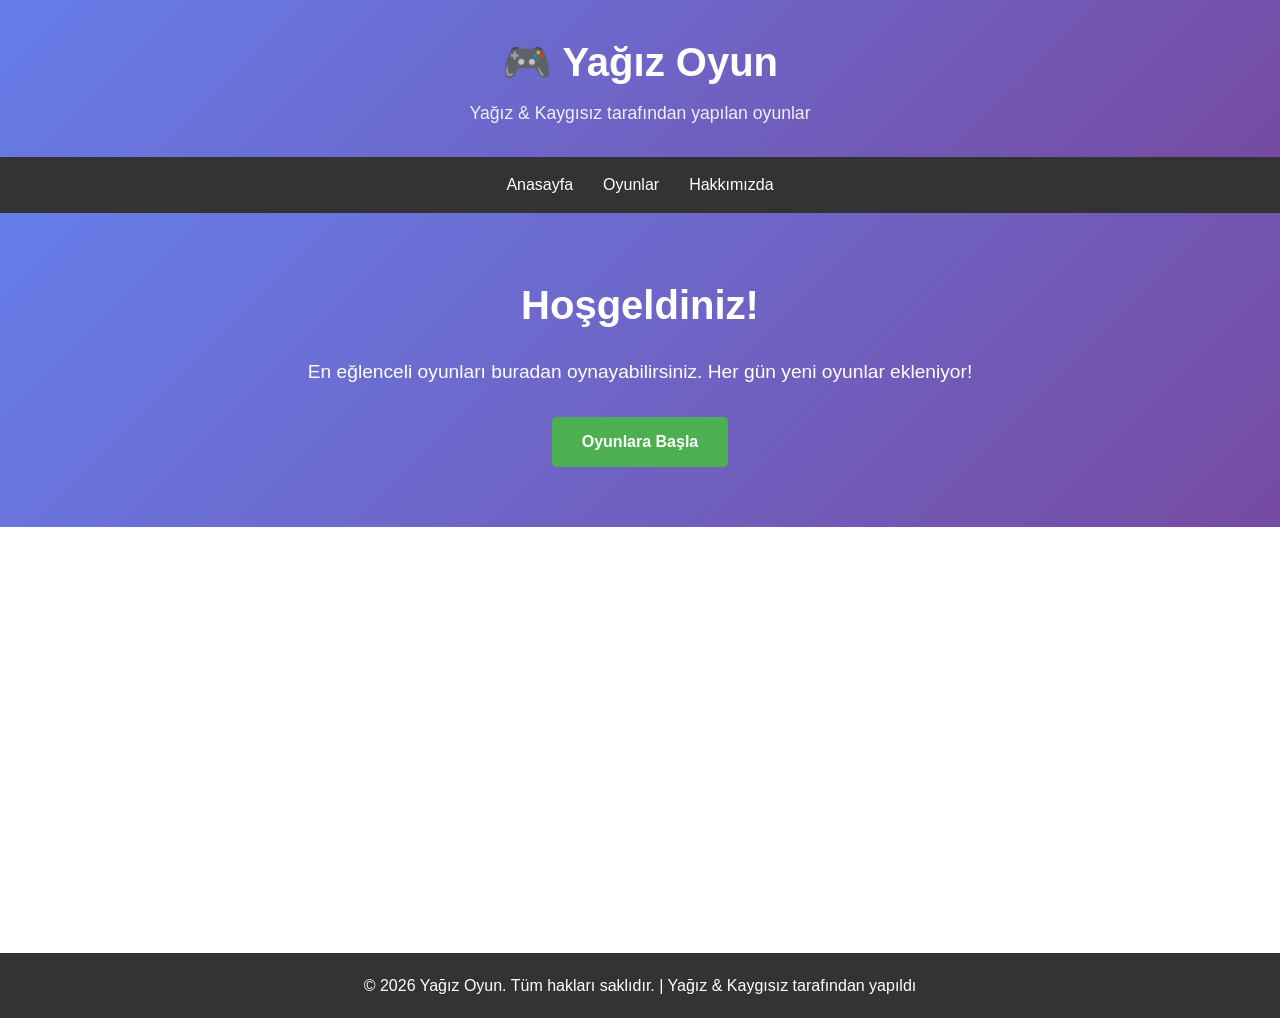
==== commit 65a9e842: "Tüm oyunlar tek HTML dosyasında birleştirildi" ====
--- a/index.html
+++ b/index.html
@@ -6,7 +6,377 @@
     <meta name="description" content="Yağız ve Kaygısız tarafından yapılan oyunlar. Eğlenceli web oyunlarını oyna!">
     <meta name="keywords" content="oyun, web oyunu, flash oyun, HTML5 oyun, Yağız oyun">
     <title>Yağız Oyun - Web Oyunları</title>
-    <link rel="stylesheet" href="style.css">
+    <style>
+        * {
+            margin: 0;
+            padding: 0;
+            box-sizing: border-box;
+        }
+
+        body {
+            font-family: 'Segoe UI', Tahoma, Geneva, Verdana, sans-serif;
+            line-height: 1.6;
+            color: #333;
+        }
+
+        .container {
+            max-width: 1200px;
+            margin: 0 auto;
+            padding: 0 20px;
+        }
+
+        header {
+            background: linear-gradient(135deg, #667eea 0%, #764ba2 100%);
+            color: white;
+            padding: 30px 0;
+            text-align: center;
+            box-shadow: 0 2px 5px rgba(0,0,0,0.1);
+        }
+
+        header h1 {
+            font-size: 2.5em;
+            margin-bottom: 5px;
+        }
+
+        .subtitle {
+            font-size: 1.1em;
+            opacity: 0.9;
+        }
+
+        .navbar {
+            background-color: #333;
+            padding: 15px 0;
+            position: sticky;
+            top: 0;
+            z-index: 100;
+        }
+
+        .navbar ul {
+            display: flex;
+            list-style: none;
+            justify-content: center;
+            gap: 30px;
+        }
+
+        .navbar a {
+            color: white;
+            text-decoration: none;
+            font-weight: 500;
+            transition: color 0.3s;
+            cursor: pointer;
+        }
+
+        .navbar a:hover {
+            color: #667eea;
+        }
+
+        main {
+            min-height: calc(100vh - 200px);
+        }
+
+        section {
+            padding: 60px 0;
+            display: none;
+        }
+
+        section.active {
+            display: block;
+        }
+
+        .hero {
+            background: linear-gradient(135deg, #667eea 0%, #764ba2 100%);
+            color: white;
+            text-align: center;
+        }
+
+        .hero h2 {
+            font-size: 2.5em;
+            margin-bottom: 20px;
+        }
+
+        .hero p {
+            font-size: 1.2em;
+            margin-bottom: 30px;
+        }
+
+        .btn {
+            display: inline-block;
+            background-color: #4CAF50;
+            color: white;
+            padding: 12px 30px;
+            text-decoration: none;
+            border-radius: 5px;
+            font-weight: bold;
+            transition: all 0.3s;
+            border: none;
+            cursor: pointer;
+            font-size: 1em;
+        }
+
+        .btn:hover {
+            background-color: #45a049;
+            transform: translateY(-2px);
+            box-shadow: 0 5px 15px rgba(0,0,0,0.2);
+        }
+
+        .btn-small {
+            padding: 8px 20px;
+            font-size: 0.9em;
+        }
+
+        .btn.disabled {
+            background-color: #ccc;
+            cursor: not-allowed;
+        }
+
+        .btn.disabled:hover {
+            background-color: #ccc;
+            transform: none;
+        }
+
+        .games {
+            background-color: #f4f4f4;
+        }
+
+        .games h2 {
+            text-align: center;
+            font-size: 2em;
+            margin-bottom: 40px;
+            color: #333;
+        }
+
+        .game-grid {
+            display: grid;
+            grid-template-columns: repeat(auto-fit, minmax(280px, 1fr));
+            gap: 30px;
+        }
+
+        .game-card {
+            background: white;
+            border-radius: 10px;
+            padding: 20px;
+            text-align: center;
+            box-shadow: 0 4px 6px rgba(0,0,0,0.1);
+            transition: all 0.3s;
+            cursor: pointer;
+        }
+
+        .game-card:hover {
+            transform: translateY(-5px);
+            box-shadow: 0 8px 12px rgba(0,0,0,0.15);
+        }
+
+        .game-image {
+            font-size: 3em;
+            margin-bottom: 15px;
+        }
+
+        .game-card h3 {
+            font-size: 1.3em;
+            margin-bottom: 10px;
+            color: #333;
+        }
+
+        .game-card p {
+            color: #666;
+            margin-bottom: 15px;
+        }
+
+        .about {
+            text-align: center;
+            background: linear-gradient(135deg, #667eea 0%, #764ba2 100%);
+            color: white;
+        }
+
+        .about h2 {
+            font-size: 2em;
+            margin-bottom: 30px;
+        }
+
+        .about p {
+            font-size: 1.1em;
+            margin-bottom: 20px;
+            line-height: 1.8;
+        }
+
+        footer {
+            background-color: #333;
+            color: white;
+            text-align: center;
+            padding: 20px 0;
+            margin-top: 40px;
+        }
+
+        footer p {
+            margin: 0;
+        }
+
+        /* Oyun Sayfaları */
+        .game-container {
+            text-align: center;
+            color: white;
+        }
+
+        .game-container h2 {
+            color: white;
+            margin-top: 20px;
+        }
+
+        .game-info {
+            color: white;
+            font-size: 18px;
+            margin-bottom: 20px;
+        }
+
+        /* Flappy Bird */
+        canvas {
+            border: 3px solid white;
+            border-radius: 10px;
+            display: block;
+            margin: 20px auto;
+            box-shadow: 0 4px 6px rgba(0,0,0,0.3);
+        }
+
+        /* Dice Game */
+        .dice-container {
+            display: flex;
+            justify-content: center;
+            gap: 20px;
+            margin: 20px 0;
+            flex-wrap: wrap;
+        }
+
+        .dice {
+            width: 100px;
+            height: 100px;
+            background: linear-gradient(135deg, #667eea 0%, #764ba2 100%);
+            border: 3px solid #333;
+            border-radius: 10px;
+            display: flex;
+            align-items: center;
+            justify-content: center;
+            font-size: 60px;
+            color: white;
+            box-shadow: 0 4px 6px rgba(0,0,0,0.3);
+        }
+
+        .game-board {
+            display: grid;
+            grid-template-columns: repeat(4, 1fr);
+            gap: 10px;
+            max-width: 400px;
+            margin: 20px auto;
+            padding: 20px;
+            background: rgba(255, 255, 255, 0.1);
+            border-radius: 10px;
+        }
+
+        .card {
+            width: 80px;
+            height: 80px;
+            background: linear-gradient(135deg, #667eea 0%, #764ba2 100%);
+            border: 2px solid white;
+            border-radius: 5px;
+            cursor: pointer;
+            font-size: 40px;
+            display: flex;
+            align-items: center;
+            justify-content: center;
+            transition: all 0.3s;
+            user-select: none;
+        }
+
+        .card:hover {
+            transform: scale(1.05);
+        }
+
+        .card.flipped {
+            background: white;
+            color: black;
+        }
+
+        .card.matched {
+            background: #4CAF50;
+            color: white;
+            cursor: default;
+        }
+
+        .board {
+            display: grid;
+            grid-template-columns: repeat(3, 1fr);
+            gap: 5px;
+            max-width: 300px;
+            margin: 20px auto;
+            background: #333;
+            padding: 5px;
+            border-radius: 10px;
+        }
+
+        .cell {
+            width: 90px;
+            height: 90px;
+            background: linear-gradient(135deg, #667eea 0%, #764ba2 100%);
+            border: none;
+            border-radius: 5px;
+            font-size: 36px;
+            cursor: pointer;
+            color: white;
+            font-weight: bold;
+            transition: all 0.3s;
+        }
+
+        .cell:hover {
+            transform: scale(0.95);
+        }
+
+        .cell:disabled {
+            cursor: default;
+        }
+
+        .score-area {
+            margin: 20px 0;
+        }
+
+        .score {
+            font-size: 18px;
+            margin: 10px 0;
+        }
+
+        .result {
+            font-size: 18px;
+            margin: 20px 0;
+            font-weight: bold;
+            min-height: 30px;
+        }
+
+        .status {
+            color: white;
+            font-size: 20px;
+            margin-bottom: 20px;
+            height: 30px;
+        }
+
+        /* Responsive */
+        @media (max-width: 768px) {
+            .navbar ul {
+                flex-direction: column;
+                gap: 10px;
+            }
+            
+            header h1 {
+                font-size: 1.8em;
+            }
+            
+            .hero h2 {
+                font-size: 1.8em;
+            }
+            
+            .game-grid {
+                grid-template-columns: repeat(auto-fit, minmax(250px, 1fr));
+                gap: 20px;
+            }
+        }
+    </style>
 </head>
 <body>
     <header>
@@ -19,71 +389,163 @@
     <nav class="navbar">
         <div class="container">
             <ul>
-                <li><a href="#anasayfa">Anasayfa</a></li>
-                <li><a href="#oyunlar">Oyunlar</a></li>
-                <li><a href="#hakkimizda">Hakkımızda</a></li>
+                <li><a onclick="showSection('anasayfa')">Anasayfa</a></li>
+                <li><a onclick="showSection('oyunlar')">Oyunlar</a></li>
+                <li><a onclick="showSection('hakkimizda')">Hakkımızda</a></li>
             </ul>
         </div>
     </nav>
 
     <main>
-        <section id="anasayfa" class="hero">
+        <!-- ANASAYFA -->
+        <section id="anasayfa" class="hero active">
             <div class="container">
                 <h2>Hoşgeldiniz!</h2>
                 <p>En eğlenceli oyunları buradan oynayabilirsiniz. Her gün yeni oyunlar ekleniyor!</p>
-                <a href="#oyunlar" class="btn">Oyunlara Başla</a>
+                <a onclick="showSection('oyunlar')" class="btn">Oyunlara Başla</a>
             </div>
         </section>
 
+        <!-- OYUNLAR -->
         <section id="oyunlar" class="games">
             <div class="container">
                 <h2>Oyunlarımız</h2>
                 <div class="game-grid">
-                    <div class="game-card">
+                    <div class="game-card" onclick="startGame('flappy')">
                         <div class="game-image">🎯</div>
                         <h3>Flappy Bird Klon</h3>
                         <p>Kuşu engellerin arasından geçir!</p>
-                        <a href="games/flappy.html" class="btn btn-small">Oyna</a>
+                        <button class="btn btn-small">Oyna</button>
                     </div>
 
-                    <div class="game-card">
+                    <div class="game-card" onclick="startGame('snake')">
                         <div class="game-image">🐍</div>
                         <h3>Snake Oyunu</h3>
                         <p>Klasik yılan oyununu oyna ve en yüksek skoru yap!</p>
-                        <a href="games/snake.html" class="btn btn-small">Oyna</a>
+                        <button class="btn btn-small">Oyna</button>
                     </div>
 
-                    <div class="game-card">
+                    <div class="game-card" onclick="startGame('dice')">
                         <div class="game-image">🎲</div>
                         <h3>Zar Atma Oyunu</h3>
                         <p>Bilgisayara karşı zar at ve kazanmaya çalış!</p>
-                        <a href="games/dice.html" class="btn btn-small">Oyna</a>
+                        <button class="btn btn-small">Oyna</button>
                     </div>
 
-                    <div class="game-card">
+                    <div class="game-card" onclick="startGame('memory')">
                         <div class="game-image">🧩</div>
                         <h3>Hafıza Oyunu</h3>
                         <p>Eşleştiren kartları bul ve kazanmaya çalış!</p>
-                        <a href="games/memory.html" class="btn btn-small">Oyna</a>
+                        <button class="btn btn-small">Oyna</button>
                     </div>
 
-                    <div class="game-card">
+                    <div class="game-card" onclick="startGame('tictactoe')">
                         <div class="game-image">⭕</div>
                         <h3>Tic Tac Toe</h3>
                         <p>Bilgisayara karşı Tic Tac Toe oyna!</p>
-                        <a href="games/tictactoe.html" class="btn btn-small">Oyna</a>
-                    </div>
-
-                    <div class="game-card">
-                        <div class="game-image">🎪</div>
-                        <h3>Yakında</h3>
-                        <p>Yeni oyunlar çok yakında!</p>
-                        <a href="#" class="btn btn-small disabled">Yakında</a>
+                        <button class="btn btn-small">Oyna</button>
                     </div>
                 </div>
             </div>
         </section>
 
+        <!-- FLAPPY BIRD -->
+        <section id="flappy" class="game-container" style="background: linear-gradient(135deg, #667eea 0%, #764ba2 100%);">
+            <div class="container">
+                <h2>🎯 Flappy Bird Klon</h2>
+                <div class="game-info">CLICK veya SPACE tuşuna basarak uç!</div>
+                <div class="game-info">Skor: <span id="flappy-score">0</span></div>
+                <canvas id="flappy-canvas" width="320" height="480"></canvas>
+                <br>
+                <button class="btn" onclick="showSection('oyunlar')">Oyunlara Dön</button>
+            </div>
+        </section>
+
+        <!-- SNAKE -->
+        <section id="snake" class="game-container" style="background: linear-gradient(135deg, #667eea 0%, #764ba2 100%);">
+            <div class="container">
+                <h2>🐍 Snake Oyunu</h2>
+                <div class="game-info">Ok tuşlarını kullanarak yılanı kontrol et!</div>
+                <div class="game-info">Skor: <span id="snake-score">0</span> | Uzunluk: <span id="snake-length">3</span></div>
+                <canvas id="snake-canvas" width="400" height="400"></canvas>
+                <br>
+                <button class="btn" onclick="showSection('oyunlar')">Oyunlara Dön</button>
+            </div>
+        </section>
+
+        <!-- DICE GAME -->
+        <section id="dice" class="game-container" style="background: linear-gradient(135deg, #667eea 0%, #764ba2 100%);">
+            <div class="container">
+                <h2>🎲 Zar Atma Oyunu</h2>
+                
+                <div class="dice-container">
+                    <div>
+                        <h3>Senin Zarın</h3>
+                        <div class="dice" id="playerDice">🎲</div>
+                    </div>
+                    <div>
+                        <h3>Bilgisayarın Zarı</h3>
+                        <div class="dice" id="computerDice">🎲</div>
+                    </div>
+                </div>
+                
+                <div class="result" id="dice-result"></div>
+                
+                <div class="score-area">
+                    <div class="score">Senin Skorun: <strong id="dicePlayerScore">0</strong></div>
+                    <div class="score">Bilgisayarın Skoru: <strong id="diceComputerScore">0</strong></div>
+                </div>
+                
+                <button class="btn" onclick="playDiceGame()">Zar At (Oyna)</button>
+                <button class="btn" style="background-color: #ff6b6b; margin-left: 10px;" onclick="resetDiceGame()">Yeniden Başla</button>
+                <button class="btn" style="background-color: #008CBA; margin-left: 10px;" onclick="showSection('oyunlar')">Oyunlara Dön</button>
+            </div>
+        </section>
+
+        <!-- MEMORY GAME -->
+        <section id="memory" class="game-container" style="background: linear-gradient(135deg, #667eea 0%, #764ba2 100%);">
+            <div class="container">
+                <h2>🧩 Hafıza Oyunu</h2>
+                <div class="game-info">Eşleştiren çiftleri bul! Hamle: <span id="memory-moves">0</span></div>
+                
+                <div class="game-board" id="gameBoard"></div>
+                
+                <br>
+                <button class="btn" style="background-color: #ff6b6b;" onclick="resetMemoryGame()">Yeniden Başla</button>
+                <button class="btn" style="margin-left: 10px;" onclick="showSection('oyunlar')">Oyunlara Dön</button>
+            </div>
+        </section>
+
+        <!-- TIC TAC TOE -->
+        <section id="tictactoe" class="game-container" style="background: linear-gradient(135deg, #667eea 0%, #764ba2 100%);">
+            <div class="container">
+                <h2>⭕ Tic Tac Toe</h2>
+                <div class="status" id="ttt-status">Oyuncu başlasın (X)</div>
+                
+                <div class="board">
+                    <button class="cell" data-index="0"></button>
+                    <button class="cell" data-index="1"></button>
+                    <button class="cell" data-index="2"></button>
+                    <button class="cell" data-index="3"></button>
+                    <button class="cell" data-index="4"></button>
+                    <button class="cell" data-index="5"></button>
+                    <button class="cell" data-index="6"></button>
+                    <button class="cell" data-index="7"></button>
+                    <button class="cell" data-index="8"></button>
+                </div>
+                
+                <div class="score-area">
+                    <div class="score">Senin Kazanışın: <strong id="tttPlayerWins">0</strong></div>
+                    <div class="score">Bilgisayarın Kazanışı: <strong id="tttComputerWins">0</strong></div>
+                </div>
+                
+                <br>
+                <button class="btn" style="background-color: #ff6b6b;" onclick="resetTTTGame()">Yeniden Başla</button>
+                <button class="btn" style="margin-left: 10px;" onclick="showSection('oyunlar')">Oyunlara Dön</button>
+            </div>
+        </section>
+
+        <!-- HAKKIMIZDA -->
         <section id="hakkimizda" class="about">
             <div class="container">
                 <h2>Hakkımızda</h2>
@@ -98,5 +560,551 @@
             <p>&copy; 2026 Yağız Oyun. Tüm hakları saklıdır. | Yağız & Kaygısız tarafından yapıldı</p>
         </div>
     </footer>
+
+    <script>
+        // NAVİGASYON
+        function showSection(sectionId) {
+            const sections = document.querySelectorAll('section');
+            sections.forEach(section => section.classList.remove('active'));
+            document.getElementById(sectionId).classList.add('active');
+            window.scrollTo(0, 0);
+
+            if (sectionId === 'flappy') {
+                setTimeout(initFlappyBird, 100);
+            } else if (sectionId === 'snake') {
+                setTimeout(initSnakeGame, 100);
+            } else if (sectionId === 'memory') {
+                setTimeout(initMemoryGame, 100);
+            } else if (sectionId === 'tictactoe') {
+                setTimeout(initTTTGame, 100);
+            }
+        }
+
+        function startGame(gameName) {
+            showSection(gameName);
+        }
+
+        // ==================== FLAPPY BIRD ====================
+        let flappyInitialized = false;
+        function initFlappyBird() {
+            if (flappyInitialized) return;
+            flappyInitialized = true;
+
+            const canvas = document.getElementById('flappy-canvas');
+            const ctx = canvas.getContext('2d');
+            
+            let bird = {
+                x: 50,
+                y: 150,
+                width: 20,
+                height: 20,
+                dy: 0,
+                gravity: 0.6,
+                lift: -15
+            };
+            
+            let pipes = [];
+            let score = 0;
+            let gameOver = false;
+            let pipeCounter = 0;
+            
+            function update() {
+                bird.dy += bird.gravity;
+                bird.y += bird.dy;
+                
+                if (bird.y + bird.height > canvas.height || bird.y < 0) {
+                    gameOver = true;
+                }
+                
+                pipeCounter++;
+                if (pipeCounter % 90 === 0) {
+                    let gapSize = 100;
+                    let pipeY = Math.random() * (canvas.height - gapSize - 50) + 25;
+                    pipes.push({
+                        x: canvas.width,
+                        y: pipeY,
+                        width: 50,
+                        height: pipeY,
+                        gap: gapSize
+                    });
+                }
+                
+                for (let i = pipes.length - 1; i >= 0; i--) {
+                    pipes[i].x -= 5;
+                    
+                    if (bird.x + bird.width > pipes[i].x && 
+                        bird.x < pipes[i].x + pipes[i].width) {
+                        if (bird.y < pipes[i].height || 
+                            bird.y + bird.height > pipes[i].height + pipes[i].gap) {
+                            gameOver = true;
+                        }
+                    }
+                    
+                    if (pipes[i].x === bird.x - 5) {
+                        score++;
+                        document.getElementById('flappy-score').textContent = score;
+                    }
+                    
+                    if (pipes[i].x < -100) {
+                        pipes.splice(i, 1);
+                    }
+                }
+            }
+            
+            function draw() {
+                ctx.fillStyle = '#87CEEB';
+                ctx.fillRect(0, 0, canvas.width, canvas.height);
+                
+                ctx.fillStyle = '#FFD700';
+                ctx.fillRect(bird.x, bird.y, bird.width, bird.height);
+                
+                ctx.fillStyle = '#228B22';
+                pipes.forEach(pipe => {
+                    ctx.fillRect(pipe.x, 0, pipe.width, pipe.height);
+                    ctx.fillRect(pipe.x, pipe.height + pipe.gap, pipe.width, canvas.height);
+                });
+                
+                if (gameOver) {
+                    ctx.fillStyle = 'rgba(0, 0, 0, 0.7)';
+                    ctx.fillRect(0, 0, canvas.width, canvas.height);
+                    ctx.fillStyle = 'white';
+                    ctx.font = '30px Arial';
+                    ctx.textAlign = 'center';
+                    ctx.fillText('GAME OVER!', canvas.width / 2, canvas.height / 2 - 20);
+                    ctx.font = '20px Arial';
+                    ctx.fillText('Skor: ' + score, canvas.width / 2, canvas.height / 2 + 20);
+                }
+            }
+            
+            function gameLoop() {
+                if (!gameOver) {
+                    update();
+                }
+                draw();
+                requestAnimationFrame(gameLoop);
+            }
+            
+            document.addEventListener('click', flappyClick);
+            document.addEventListener('keydown', flappyKeydown);
+            
+            function flappyClick() {
+                if (!gameOver) {
+                    bird.dy = bird.lift;
+                } else {
+                    location.reload();
+                }
+            }
+            
+            function flappyKeydown(e) {
+                if (e.code === 'Space') {
+                    e.preventDefault();
+                    if (!gameOver) {
+                        bird.dy = bird.lift;
+                    } else {
+                        location.reload();
+                    }
+                }
+            }
+            
+            gameLoop();
+        }
+
+        // ==================== SNAKE ====================
+        let snakeInitialized = false;
+        function initSnakeGame() {
+            if (snakeInitialized) return;
+            snakeInitialized = true;
+
+            const canvas = document.getElementById('snake-canvas');
+            const ctx = canvas.getContext('2d');
+            
+            const gridSize = 20;
+            const tileCount = canvas.width / gridSize;
+            
+            let snake = [
+                {x: 10, y: 10},
+                {x: 9, y: 10},
+                {x: 8, y: 10}
+            ];
+            
+            let food = {x: 15, y: 10};
+            let dx = 1, dy = 0;
+            let nextDx = 1, nextDy = 0;
+            let score = 0;
+            let gameOver = false;
+            
+            function update() {
+                if (gameOver) return;
+                
+                dx = nextDx;
+                dy = nextDy;
+                
+                let head = {x: snake[0].x + dx, y: snake[0].y + dy};
+                
+                if (head.x < 0 || head.x >= tileCount || head.y < 0 || head.y >= tileCount) {
+                    gameOver = true;
+                    return;
+                }
+                
+                for (let segment of snake) {
+                    if (head.x === segment.x && head.y === segment.y) {
+                        gameOver = true;
+                        return;
+                    }
+                }
+                
+                snake.unshift(head);
+                
+                if (head.x === food.x && head.y === food.y) {
+                    score += 10;
+                    document.getElementById('snake-score').textContent = score;
+                    document.getElementById('snake-length').textContent = snake.length;
+                    
+                    food = {
+                        x: Math.floor(Math.random() * tileCount),
+                        y: Math.floor(Math.random() * tileCount)
+                    };
+                } else {
+                    snake.pop();
+                }
+            }
+            
+            function draw() {
+                ctx.fillStyle = '#1a1a1a';
+                ctx.fillRect(0, 0, canvas.width, canvas.height);
+                
+                ctx.strokeStyle = '#333';
+                ctx.lineWidth = 0.5;
+                for (let i = 0; i <= tileCount; i++) {
+                    ctx.beginPath();
+                    ctx.moveTo(i * gridSize, 0);
+                    ctx.lineTo(i * gridSize, canvas.height);
+                    ctx.stroke();
+                    
+                    ctx.beginPath();
+                    ctx.moveTo(0, i * gridSize);
+                    ctx.lineTo(canvas.width, i * gridSize);
+                    ctx.stroke();
+                }
+                
+                ctx.fillStyle = '#00FF00';
+                for (let i = 0; i < snake.length; i++) {
+                    ctx.fillRect(
+                        snake[i].x * gridSize,
+                        snake[i].y * gridSize,
+                        gridSize - 2,
+                        gridSize - 2
+                    );
+                }
+                
+                ctx.fillStyle = '#FF0000';
+                ctx.fillRect(
+                    food.x * gridSize,
+                    food.y * gridSize,
+                    gridSize - 2,
+                    gridSize - 2
+                );
+                
+                if (gameOver) {
+                    ctx.fillStyle = 'rgba(0, 0, 0, 0.7)';
+                    ctx.fillRect(0, 0, canvas.width, canvas.height);
+                    ctx.fillStyle = 'white';
+                    ctx.font = '30px Arial';
+                    ctx.textAlign = 'center';
+                    ctx.fillText('GAME OVER!', canvas.width / 2, canvas.height / 2 - 20);
+                    ctx.font = '20px Arial';
+                    ctx.fillText('Skor: ' + score, canvas.width / 2, canvas.height / 2 + 20);
+                }
+            }
+            
+            function gameLoop() {
+                update();
+                draw();
+                setTimeout(gameLoop, 100);
+            }
+            
+            document.addEventListener('keydown', (e) => {
+                switch(e.code) {
+                    case 'ArrowUp':
+                        if (dy === 0) nextDy = -1, nextDx = 0;
+                        break;
+                    case 'ArrowDown':
+                        if (dy === 0) nextDy = 1, nextDx = 0;
+                        break;
+                    case 'ArrowLeft':
+                        if (dx === 0) nextDx = -1, nextDy = 0;
+                        break;
+                    case 'ArrowRight':
+                        if (dx === 0) nextDx = 1, nextDy = 0;
+                        break;
+                }
+                e.preventDefault();
+            });
+            
+            gameLoop();
+        }
+
+        // ==================== DICE GAME ====================
+        let dicePlayerScore = 0;
+        let diceComputerScore = 0;
+
+        function playDiceGame() {
+            const playerDice = Math.floor(Math.random() * 6) + 1;
+            const computerDice = Math.floor(Math.random() * 6) + 1;
+            
+            const playerDiceElement = document.getElementById('playerDice');
+            const computerDiceElement = document.getElementById('computerDice');
+            const resultElement = document.getElementById('dice-result');
+            
+            playerDiceElement.style.transform = 'rotate(360deg)';
+            computerDiceElement.style.transform = 'rotate(360deg)';
+            
+            playerDiceElement.textContent = playerDice;
+            computerDiceElement.textContent = computerDice;
+            
+            let result = '';
+            if (playerDice > computerDice) {
+                result = '🎉 Kazandın!';
+                dicePlayerScore++;
+            } else if (computerDice > playerDice) {
+                result = '😔 Bilgisayar Kazandı!';
+                diceComputerScore++;
+            } else {
+                result = '🤝 Berabere!';
+            }
+            
+            resultElement.textContent = result + ` (${playerDice} vs ${computerDice})`;
+            document.getElementById('dicePlayerScore').textContent = dicePlayerScore;
+            document.getElementById('diceComputerScore').textContent = diceComputerScore;
+        }
+
+        function resetDiceGame() {
+            dicePlayerScore = 0;
+            diceComputerScore = 0;
+            document.getElementById('dicePlayerScore').textContent = '0';
+            document.getElementById('diceComputerScore').textContent = '0';
+            document.getElementById('playerDice').textContent = '🎲';
+            document.getElementById('computerDice').textContent = '🎲';
+            document.getElementById('dice-result').textContent = '';
+        }
+
+        // ==================== MEMORY GAME ====================
+        let memoryInitialized = false;
+        let memoryEmojis = ['🍎', '🍌', '🍊', '🍋', '🍓', '🍒', '🍑', '🍍'];
+        let memoryCards = [];
+        let memoryFlipped = [];
+        let memoryMatched = [];
+        let memoryMoves = 0;
+        let memoryLockBoard = false;
+
+        function initMemoryGame() {
+            if (memoryInitialized) return;
+            memoryInitialized = true;
+            resetMemoryGame();
+        }
+
+        function resetMemoryGame() {
+            const gameBoard = document.getElementById('gameBoard');
+            gameBoard.innerHTML = '';
+            
+            memoryCards = [...memoryEmojis, ...memoryEmojis];
+            memoryCards.sort(() => Math.random() - 0.5);
+            
+            memoryFlipped = [];
+            memoryMatched = [];
+            memoryMoves = 0;
+            memoryLockBoard = false;
+            document.getElementById('memory-moves').textContent = '0';
+            
+            memoryCards.forEach((emoji, index) => {
+                const card = document.createElement('div');
+                card.className = 'card';
+                card.textContent = '❓';
+                card.dataset.value = emoji;
+                card.dataset.index = index;
+                card.onclick = () => flipMemoryCard(card);
+                gameBoard.appendChild(card);
+            });
+        }
+
+        function flipMemoryCard(card) {
+            if (memoryLockBoard || memoryFlipped.includes(card) || memoryMatched.includes(card.dataset.value)) return;
+            
+            card.classList.add('flipped');
+            card.textContent = card.dataset.value;
+            memoryFlipped.push(card);
+            
+            if (memoryFlipped.length === 2) {
+                checkMemoryMatch();
+            }
+        }
+
+        function checkMemoryMatch() {
+            memoryLockBoard = true;
+            memoryMoves++;
+            document.getElementById('memory-moves').textContent = memoryMoves;
+            
+            const [card1, card2] = memoryFlipped;
+            const isMatch = card1.dataset.value === card2.dataset.value;
+            
+            if (isMatch) {
+                card1.classList.add('matched');
+                card2.classList.add('matched');
+                memoryMatched.push(card1.dataset.value);
+                memoryFlipped = [];
+                memoryLockBoard = false;
+                
+                if (memoryMatched.length === memoryEmojis.length) {
+                    setTimeout(() => {
+                        alert(`Tebrikler! ${memoryMoves} hamlede kazandın!`);
+                    }, 500);
+                }
+            } else {
+                setTimeout(() => {
+                    card1.classList.remove('flipped');
+                    card2.classList.remove('flipped');
+                    card1.textContent = '❓';
+                    card2.textContent = '❓';
+                    memoryFlipped = [];
+                    memoryLockBoard = false;
+                }, 1000);
+            }
+        }
+
+        // ==================== TIC TAC TOE ====================
+        let tttInitialized = false;
+        let tttBoard = ['', '', '', '', '', '', '', '', ''];
+        let tttPlayerWins = 0;
+        let tttComputerWins = 0;
+        let tttGameActive = true;
+        let tttCurrentPlayer = 'X';
+        
+        const winConditions = [
+            [0, 1, 2],
+            [3, 4, 5],
+            [6, 7, 8],
+            [0, 3, 6],
+            [1, 4, 7],
+            [2, 5, 8],
+            [0, 4, 8],
+            [2, 4, 6]
+        ];
+
+        function initTTTGame() {
+            if (tttInitialized) return;
+            tttInitialized = true;
+
+            const cells = document.querySelectorAll('#tictactoe .cell');
+            cells.forEach(cell => {
+                cell.addEventListener('click', tttPlayerMove);
+            });
+            
+            resetTTTGame();
+        }
+
+        function tttPlayerMove(e) {
+            if (!tttGameActive || tttCurrentPlayer !== 'X') return;
+            
+            const index = e.target.dataset.index;
+            if (tttBoard[index] !== '') return;
+            
+            tttBoard[index] = 'X';
+            e.target.textContent = 'X';
+            e.target.disabled = true;
+            
+            if (tttCheckWin('X')) {
+                document.getElementById('ttt-status').textContent = '🎉 Kazandın!';
+                tttGameActive = false;
+                tttPlayerWins++;
+                document.getElementById('tttPlayerWins').textContent = tttPlayerWins;
+                return;
+            }
+            
+            if (tttBoard.every(cell => cell !== '')) {
+                document.getElementById('ttt-status').textContent = '🤝 Berabere!';
+                tttGameActive = false;
+                return;
+            }
+            
+            tttCurrentPlayer = 'O';
+            document.getElementById('ttt-status').textContent = 'Bilgisayar düşünüyor...';
+            setTimeout(tttComputerMove, 500);
+        }
+
+        function tttComputerMove() {
+            if (!tttGameActive) return;
+            
+            let emptyIndices = tttBoard.map((cell, idx) => cell === '' ? idx : null).filter(val => val !== null);
+            let index;
+            
+            for (let condition of winConditions) {
+                let [a, b, c] = condition;
+                if (tttBoard[a] === 'O' && tttBoard[b] === 'O' && tttBoard[c] === '') {
+                    index = c;
+                } else if (tttBoard[a] === 'O' && tttBoard[c] === 'O' && tttBoard[b] === '') {
+                    index = b;
+                } else if (tttBoard[b] === 'O' && tttBoard[c] === 'O' && tttBoard[a] === '') {
+                    index = a;
+                }
+            }
+            
+            if (index === undefined) {
+                for (let condition of winConditions) {
+                    let [a, b, c] = condition;
+                    if (tttBoard[a] === 'X' && tttBoard[b] === 'X' && tttBoard[c] === '') {
+                        index = c;
+                    } else if (tttBoard[a] === 'X' && tttBoard[c] === 'X' && tttBoard[b] === '') {
+                        index = b;
+                    } else if (tttBoard[b] === 'X' && tttBoard[c] === 'X' && tttBoard[a] === '') {
+                        index = a;
+                    }
+                }
+            }
+            
+            if (index === undefined) {
+                index = emptyIndices[Math.floor(Math.random() * emptyIndices.length)];
+            }
+            
+            tttBoard[index] = 'O';
+            const cells = document.querySelectorAll('#tictactoe .cell');
+            cells[index].textContent = 'O';
+            cells[index].disabled = true;
+            
+            if (tttCheckWin('O')) {
+                document.getElementById('ttt-status').textContent = '😔 Bilgisayar Kazandı!';
+                tttGameActive = false;
+                tttComputerWins++;
+                document.getElementById('tttComputerWins').textContent = tttComputerWins;
+                return;
+            }
+            
+            if (tttBoard.every(cell => cell !== '')) {
+                document.getElementById('ttt-status').textContent = '🤝 Berabere!';
+                tttGameActive = false;
+                return;
+            }
+            
+            tttCurrentPlayer = 'X';
+            document.getElementById('ttt-status').textContent = 'Senin sıran (X)';
+        }
+
+        function tttCheckWin(player) {
+            return winConditions.some(condition => {
+                return condition.every(index => tttBoard[index] === player);
+            });
+        }
+
+        function resetTTTGame() {
+            tttBoard = ['', '', '', '', '', '', '', '', ''];
+            tttGameActive = true;
+            tttCurrentPlayer = 'X';
+            document.getElementById('ttt-status').textContent = 'Oyuncu başlasın (X)';
+            const cells = document.querySelectorAll('#tictactoe .cell');
+            cells.forEach(cell => {
+                cell.textContent = '';
+                cell.disabled = false;
+            });
+        }
+    </script>
 </body>
-</html>
+</html>
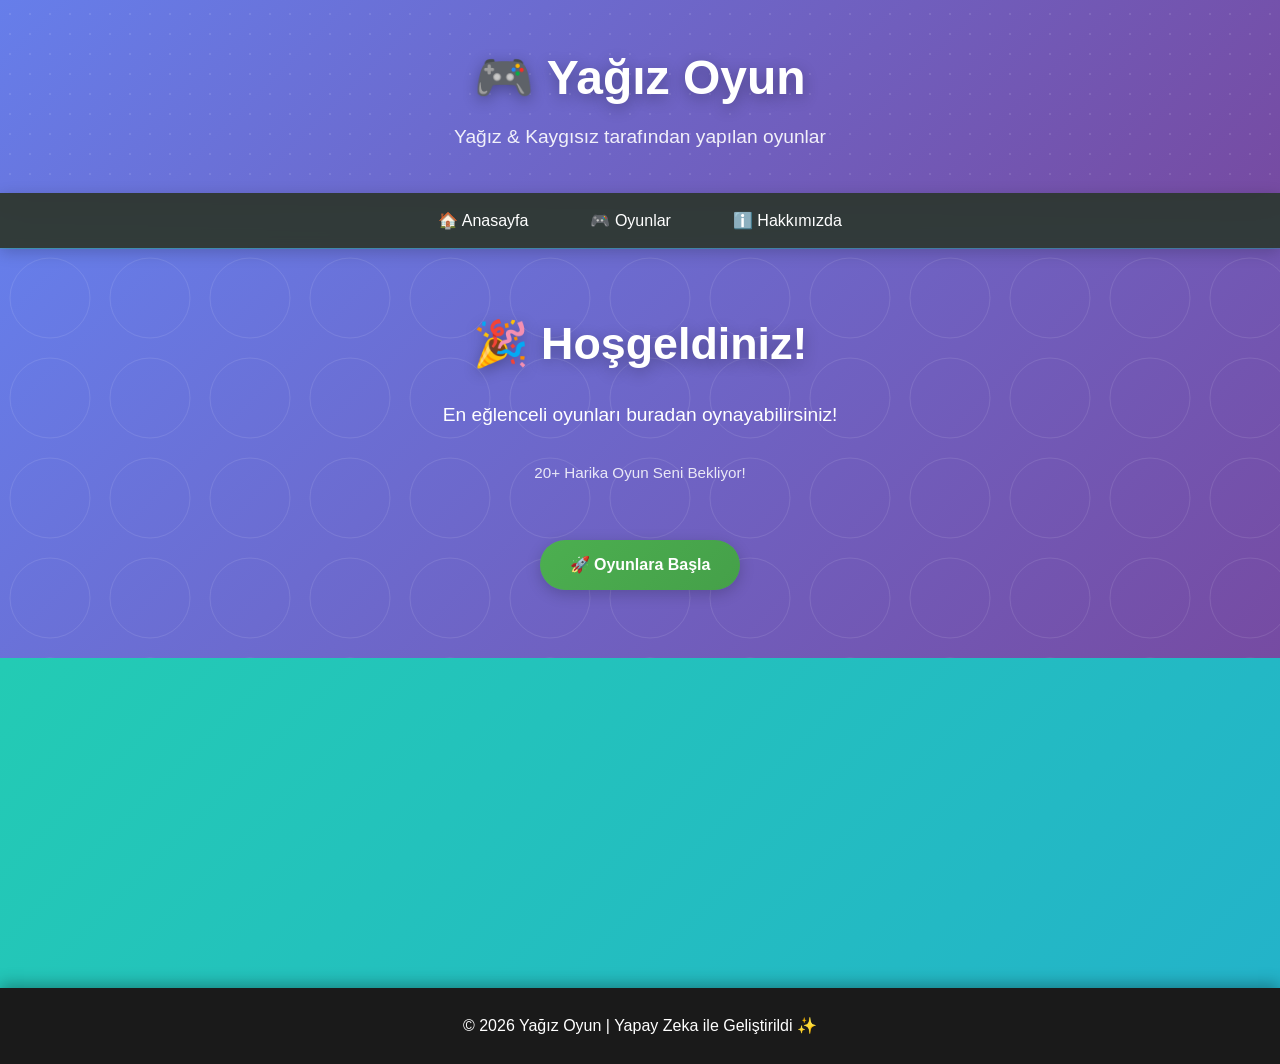
==== commit 16b42799: "22 oyun ile harika efektler, animasyonlar ve gradientler eklendi! Telefonda oynamak için optimize ed" ====
--- a/index.html
+++ b/index.html
@@ -5,7 +5,7 @@
     <meta name="viewport" content="width=device-width, initial-scale=1.0">
     <meta name="description" content="Yağız ve Kaygısız tarafından yapılan oyunlar. Eğlenceli web oyunlarını oyna!">
     <meta name="keywords" content="oyun, web oyunu, flash oyun, HTML5 oyun, Yağız oyun">
-    <title>Yağız Oyun - Web Oyunları</title>
+    <title>🎮 Yağız Oyun - Web Oyunları</title>
     <style>
         * {
             margin: 0;
@@ -13,10 +13,40 @@
             box-sizing: border-box;
         }
 
+        @keyframes gradient {
+            0% { background-position: 0% 50%; }
+            50% { background-position: 100% 50%; }
+            100% { background-position: 0% 50%; }
+        }
+
+        @keyframes fadeIn {
+            from { opacity: 0; transform: translateY(20px); }
+            to { opacity: 1; transform: translateY(0); }
+        }
+
+        @keyframes pulse {
+            0%, 100% { transform: scale(1); }
+            50% { transform: scale(1.05); }
+        }
+
+        @keyframes float {
+            0%, 100% { transform: translateY(0px); }
+            50% { transform: translateY(-10px); }
+        }
+
+        @keyframes slideIn {
+            from { transform: translateX(-100%); }
+            to { transform: translateX(0); }
+        }
+
         body {
             font-family: 'Segoe UI', Tahoma, Geneva, Verdana, sans-serif;
             line-height: 1.6;
             color: #333;
+            background: linear-gradient(-45deg, #ee7752, #e73c7e, #23a6d5, #23d5ab);
+            background-size: 400% 400%;
+            animation: gradient 15s ease infinite;
+            min-height: 100vh;
         }
 
         .container {
@@ -28,27 +58,50 @@
         header {
             background: linear-gradient(135deg, #667eea 0%, #764ba2 100%);
             color: white;
-            padding: 30px 0;
+            padding: 40px 0;
             text-align: center;
-            box-shadow: 0 2px 5px rgba(0,0,0,0.1);
+            box-shadow: 0 8px 32px rgba(0,0,0,0.3);
+            animation: slideIn 0.8s ease;
+            position: relative;
+            overflow: hidden;
+        }
+
+        header::before {
+            content: '';
+            position: absolute;
+            top: -50%;
+            left: -50%;
+            width: 200%;
+            height: 200%;
+            background: radial-gradient(circle, rgba(255,255,255,0.1) 1px, transparent 1px);
+            background-size: 20px 20px;
+            animation: float 20s linear infinite;
         }
 
         header h1 {
-            font-size: 2.5em;
+            font-size: 3em;
             margin-bottom: 5px;
+            animation: pulse 2s infinite;
+            position: relative;
+            z-index: 1;
+            text-shadow: 0 4px 15px rgba(0,0,0,0.3);
         }
 
         .subtitle {
-            font-size: 1.1em;
+            font-size: 1.2em;
             opacity: 0.9;
+            position: relative;
+            z-index: 1;
         }
 
         .navbar {
-            background-color: #333;
+            background: rgba(51, 51, 51, 0.95);
             padding: 15px 0;
             position: sticky;
             top: 0;
             z-index: 100;
+            backdrop-filter: blur(10px);
+            box-shadow: 0 4px 15px rgba(0,0,0,0.2);
         }
 
         .navbar ul {
@@ -56,18 +109,23 @@
             list-style: none;
             justify-content: center;
             gap: 30px;
+            flex-wrap: wrap;
         }
 
         .navbar a {
             color: white;
             text-decoration: none;
             font-weight: 500;
-            transition: color 0.3s;
+            transition: all 0.3s;
             cursor: pointer;
+            padding: 8px 16px;
+            border-radius: 20px;
         }
 
         .navbar a:hover {
-            color: #667eea;
+            background: linear-gradient(135deg, #667eea 0%, #764ba2 100%);
+            transform: scale(1.1);
+            box-shadow: 0 4px 15px rgba(102, 126, 234, 0.4);
         }
 
         main {
@@ -77,6 +135,7 @@
         section {
             padding: 60px 0;
             display: none;
+            animation: fadeIn 0.8s ease;
         }
 
         section.active {
@@ -87,36 +146,71 @@
             background: linear-gradient(135deg, #667eea 0%, #764ba2 100%);
             color: white;
             text-align: center;
+            position: relative;
+            overflow: hidden;
+        }
+
+        .hero::before {
+            content: '';
+            position: absolute;
+            top: 0;
+            left: 0;
+            right: 0;
+            bottom: 0;
+            background: url('data:image/svg+xml,<svg width="100" height="100" xmlns="http://www.w3.org/2000/svg"><circle cx="50" cy="50" r="40" fill="none" stroke="rgba(255,255,255,0.1)" stroke-width="1"/></svg>');
+            animation: float 30s linear infinite;
         }
 
         .hero h2 {
-            font-size: 2.5em;
+            font-size: 2.8em;
             margin-bottom: 20px;
+            position: relative;
+            z-index: 1;
+            text-shadow: 0 4px 15px rgba(0,0,0,0.3);
         }
 
         .hero p {
             font-size: 1.2em;
             margin-bottom: 30px;
+            position: relative;
+            z-index: 1;
         }
 
         .btn {
             display: inline-block;
-            background-color: #4CAF50;
+            background: linear-gradient(135deg, #4CAF50 0%, #45a049 100%);
             color: white;
             padding: 12px 30px;
             text-decoration: none;
-            border-radius: 5px;
+            border-radius: 25px;
             font-weight: bold;
             transition: all 0.3s;
             border: none;
             cursor: pointer;
             font-size: 1em;
+            box-shadow: 0 4px 15px rgba(0,0,0,0.2);
+            position: relative;
+            overflow: hidden;
+        }
+
+        .btn::before {
+            content: '';
+            position: absolute;
+            top: 0;
+            left: -100%;
+            width: 100%;
+            height: 100%;
+            background: rgba(255,255,255,0.3);
+            transition: left 0.3s;
         }
 
         .btn:hover {
-            background-color: #45a049;
-            transform: translateY(-2px);
-            box-shadow: 0 5px 15px rgba(0,0,0,0.2);
+            transform: translateY(-3px);
+            box-shadow: 0 8px 25px rgba(0,0,0,0.3);
+        }
+
+        .btn:hover::before {
+            left: 100%;
         }
 
         .btn-small {
@@ -124,73 +218,111 @@
             font-size: 0.9em;
         }
 
-        .btn.disabled {
-            background-color: #ccc;
-            cursor: not-allowed;
-        }
-
-        .btn.disabled:hover {
-            background-color: #ccc;
-            transform: none;
-        }
-
         .games {
-            background-color: #f4f4f4;
+            background: linear-gradient(-45deg, #ee7752, #e73c7e, #23a6d5, #23d5ab);
+            background-size: 400% 400%;
+            animation: gradient 15s ease infinite;
+            position: relative;
+        }
+
+        .games::before {
+            content: '';
+            position: absolute;
+            top: 0;
+            left: 0;
+            right: 0;
+            bottom: 0;
+            background: rgba(255,255,255,0.05);
+            pointer-events: none;
         }
 
         .games h2 {
             text-align: center;
-            font-size: 2em;
-            margin-bottom: 40px;
-            color: #333;
+            font-size: 2.5em;
+            margin-bottom: 50px;
+            color: white;
+            text-shadow: 0 4px 15px rgba(0,0,0,0.3);
+            position: relative;
+            z-index: 1;
         }
 
         .game-grid {
             display: grid;
             grid-template-columns: repeat(auto-fit, minmax(280px, 1fr));
-            gap: 30px;
+            gap: 25px;
+            position: relative;
+            z-index: 1;
         }
 
         .game-card {
             background: white;
-            border-radius: 10px;
-            padding: 20px;
+            border-radius: 15px;
+            padding: 25px;
             text-align: center;
-            box-shadow: 0 4px 6px rgba(0,0,0,0.1);
-            transition: all 0.3s;
+            box-shadow: 0 10px 30px rgba(0,0,0,0.2);
+            transition: all 0.4s cubic-bezier(0.68, -0.55, 0.265, 1.55);
             cursor: pointer;
+            border: 2px solid transparent;
+            position: relative;
+            overflow: hidden;
+        }
+
+        .game-card::before {
+            content: '';
+            position: absolute;
+            top: -50%;
+            left: -50%;
+            width: 200%;
+            height: 200%;
+            background: linear-gradient(45deg, transparent, rgba(255,255,255,0.3), transparent);
+            transform: rotate(45deg);
+            animation: shimmer 3s infinite;
+        }
+
+        @keyframes shimmer {
+            0% { transform: translateX(-100%) translateY(-100%) rotate(45deg); }
+            100% { transform: translateX(100%) translateY(100%) rotate(45deg); }
         }
 
         .game-card:hover {
-            transform: translateY(-5px);
-            box-shadow: 0 8px 12px rgba(0,0,0,0.15);
+            transform: translateY(-15px);
+            box-shadow: 0 20px 40px rgba(0,0,0,0.3);
+            border-color: #667eea;
+            background: linear-gradient(135deg, #f5f7fa 0%, #c3cfe2 100%);
         }
 
         .game-image {
-            font-size: 3em;
+            font-size: 4em;
             margin-bottom: 15px;
+            animation: float 3s ease-in-out infinite;
+            display: inline-block;
         }
 
         .game-card h3 {
             font-size: 1.3em;
             margin-bottom: 10px;
             color: #333;
+            font-weight: 600;
         }
 
         .game-card p {
             color: #666;
             margin-bottom: 15px;
+            line-height: 1.5;
         }
 
         .about {
             text-align: center;
             background: linear-gradient(135deg, #667eea 0%, #764ba2 100%);
             color: white;
+            position: relative;
+            overflow: hidden;
         }
 
         .about h2 {
-            font-size: 2em;
+            font-size: 2.5em;
             margin-bottom: 30px;
+            text-shadow: 0 4px 15px rgba(0,0,0,0.3);
         }
 
         .about p {
@@ -200,11 +332,12 @@
         }
 
         footer {
-            background-color: #333;
+            background-color: #1a1a1a;
             color: white;
             text-align: center;
-            padding: 20px 0;
+            padding: 25px 0;
             margin-top: 40px;
+            box-shadow: 0 -4px 15px rgba(0,0,0,0.3);
         }
 
         footer p {
@@ -215,138 +348,158 @@
         .game-container {
             text-align: center;
             color: white;
+            background: linear-gradient(-45deg, #ee7752, #e73c7e, #23a6d5, #23d5ab);
+            background-size: 400% 400%;
+            animation: gradient 15s ease infinite;
+            padding: 40px 0;
+            min-height: 100vh;
         }
 
         .game-container h2 {
             color: white;
             margin-top: 20px;
+            text-shadow: 0 4px 15px rgba(0,0,0,0.3);
+            font-size: 2.2em;
         }
 
         .game-info {
             color: white;
             font-size: 18px;
             margin-bottom: 20px;
-        }
-
-        /* Flappy Bird */
+            text-shadow: 0 2px 8px rgba(0,0,0,0.3);
+        }
+
         canvas {
-            border: 3px solid white;
+            border: 4px solid white;
             border-radius: 10px;
             display: block;
             margin: 20px auto;
-            box-shadow: 0 4px 6px rgba(0,0,0,0.3);
-        }
-
-        /* Dice Game */
+            box-shadow: 0 10px 30px rgba(0,0,0,0.4);
+            background: rgba(0,0,0,0.1);
+        }
+
         .dice-container {
             display: flex;
             justify-content: center;
-            gap: 20px;
-            margin: 20px 0;
+            gap: 30px;
+            margin: 30px 0;
             flex-wrap: wrap;
         }
 
         .dice {
-            width: 100px;
-            height: 100px;
+            width: 120px;
+            height: 120px;
             background: linear-gradient(135deg, #667eea 0%, #764ba2 100%);
-            border: 3px solid #333;
-            border-radius: 10px;
+            border: 4px solid white;
+            border-radius: 15px;
             display: flex;
             align-items: center;
             justify-content: center;
             font-size: 60px;
             color: white;
-            box-shadow: 0 4px 6px rgba(0,0,0,0.3);
+            box-shadow: 0 8px 25px rgba(0,0,0,0.3);
+            animation: float 3s ease-in-out infinite;
         }
 
         .game-board {
             display: grid;
-            grid-template-columns: repeat(4, 1fr);
-            gap: 10px;
-            max-width: 400px;
-            margin: 20px auto;
-            padding: 20px;
-            background: rgba(255, 255, 255, 0.1);
-            border-radius: 10px;
+            grid-template-columns: repeat(auto-fit, minmax(70px, 1fr));
+            gap: 12px;
+            max-width: 450px;
+            margin: 30px auto;
+            padding: 25px;
+            background: rgba(255, 255, 255, 0.15);
+            border-radius: 15px;
+            backdrop-filter: blur(10px);
+            box-shadow: 0 8px 32px rgba(0,0,0,0.2);
         }
 
         .card {
-            width: 80px;
-            height: 80px;
+            width: 70px;
+            height: 70px;
             background: linear-gradient(135deg, #667eea 0%, #764ba2 100%);
             border: 2px solid white;
-            border-radius: 5px;
+            border-radius: 10px;
             cursor: pointer;
-            font-size: 40px;
+            font-size: 35px;
             display: flex;
             align-items: center;
             justify-content: center;
             transition: all 0.3s;
             user-select: none;
+            box-shadow: 0 4px 15px rgba(0,0,0,0.2);
         }
 
         .card:hover {
-            transform: scale(1.05);
+            transform: scale(1.1);
+            box-shadow: 0 6px 20px rgba(0,0,0,0.3);
         }
 
         .card.flipped {
             background: white;
             color: black;
+            transform: rotateY(180deg);
         }
 
         .card.matched {
-            background: #4CAF50;
+            background: linear-gradient(135deg, #4CAF50 0%, #45a049 100%);
             color: white;
             cursor: default;
+            animation: pulse 0.6s;
         }
 
         .board {
             display: grid;
             grid-template-columns: repeat(3, 1fr);
-            gap: 5px;
-            max-width: 300px;
-            margin: 20px auto;
-            background: #333;
-            padding: 5px;
+            gap: 10px;
+            max-width: 350px;
+            margin: 30px auto;
+            background: rgba(0, 0, 0, 0.2);
+            padding: 15px;
+            border-radius: 15px;
+            backdrop-filter: blur(10px);
+        }
+
+        .cell {
+            width: 100px;
+            height: 100px;
+            background: linear-gradient(135deg, #667eea 0%, #764ba2 100%);
+            border: 2px solid white;
             border-radius: 10px;
-        }
-
-        .cell {
-            width: 90px;
-            height: 90px;
-            background: linear-gradient(135deg, #667eea 0%, #764ba2 100%);
-            border: none;
-            border-radius: 5px;
-            font-size: 36px;
+            font-size: 40px;
             cursor: pointer;
             color: white;
             font-weight: bold;
             transition: all 0.3s;
+            box-shadow: 0 4px 15px rgba(0,0,0,0.2);
         }
 
         .cell:hover {
-            transform: scale(0.95);
-        }
-
-        .cell:disabled {
-            cursor: default;
+            transform: scale(1.05);
+            box-shadow: 0 6px 20px rgba(0,0,0,0.3);
         }
 
         .score-area {
-            margin: 20px 0;
+            margin: 25px 0;
+            padding: 20px;
+            background: rgba(255, 255, 255, 0.1);
+            border-radius: 10px;
+            backdrop-filter: blur(10px);
+            box-shadow: 0 4px 15px rgba(0,0,0,0.2);
         }
 
         .score {
             font-size: 18px;
-            margin: 10px 0;
+            margin: 12px 0;
+            text-shadow: 0 2px 8px rgba(0,0,0,0.3);
         }
 
         .result {
-            font-size: 18px;
+            font-size: 20px;
             margin: 20px 0;
             font-weight: bold;
             min-height: 30px;
+            text-shadow: 0 2px 8px rgba(0,0,0,0.3);
         }
 
         .status {
@@ -354,26 +507,66 @@
             font-size: 20px;
             margin-bottom: 20px;
             height: 30px;
+            text-shadow: 0 2px 8px rgba(0,0,0,0.3);
+        }
+
+        .btn-group {
+            display: flex;
+            justify-content: center;
+            gap: 15px;
+            flex-wrap: wrap;
+            margin-top: 30px;
+        }
+
+        .btn-reset {
+            background: linear-gradient(135deg, #ff6b6b 0%, #ff5252 100%);
+        }
+
+        .btn-back {
+            background: linear-gradient(135deg, #008CBA 0%, #007399 100%);
         }
 
         /* Responsive */
         @media (max-width: 768px) {
+            header h1 {
+                font-size: 2em;
+            }
+
             .navbar ul {
                 flex-direction: column;
                 gap: 10px;
             }
             
-            header h1 {
-                font-size: 1.8em;
-            }
-            
             .hero h2 {
                 font-size: 1.8em;
             }
             
             .game-grid {
-                grid-template-columns: repeat(auto-fit, minmax(250px, 1fr));
+                grid-template-columns: 1fr;
                 gap: 20px;
+            }
+
+            .game-card {
+                padding: 15px;
+            }
+
+            .game-image {
+                font-size: 2.5em;
+            }
+
+            .board {
+                max-width: 280px;
+            }
+
+            .cell {
+                width: 80px;
+                height: 80px;
+                font-size: 30px;
+            }
+
+            canvas {
+                max-width: 100%;
+                height: auto;
             }
         }
     </style>
@@ -389,9 +582,9 @@
     <nav class="navbar">
         <div class="container">
             <ul>
-                <li><a onclick="showSection('anasayfa')">Anasayfa</a></li>
-                <li><a onclick="showSection('oyunlar')">Oyunlar</a></li>
-                <li><a onclick="showSection('hakkimizda')">Hakkımızda</a></li>
+                <li><a onclick="showSection('anasayfa')">🏠 Anasayfa</a></li>
+                <li><a onclick="showSection('oyunlar')">🎮 Oyunlar</a></li>
+                <li><a onclick="showSection('hakkimizda')">ℹ️ Hakkımızda</a></li>
             </ul>
         </div>
     </nav>
@@ -400,20 +593,22 @@
         <!-- ANASAYFA -->
         <section id="anasayfa" class="hero active">
             <div class="container">
-                <h2>Hoşgeldiniz!</h2>
-                <p>En eğlenceli oyunları buradan oynayabilirsiniz. Her gün yeni oyunlar ekleniyor!</p>
-                <a onclick="showSection('oyunlar')" class="btn">Oyunlara Başla</a>
+                <h2>🎉 Hoşgeldiniz!</h2>
+                <p>En eğlenceli oyunları buradan oynayabilirsiniz!</p>
+                <p style="font-size: 0.95em; opacity: 0.85;">20+ Harika Oyun Seni Bekliyor!</p>
+                <br>
+                <a onclick="showSection('oyunlar')" class="btn">🚀 Oyunlara Başla</a>
             </div>
         </section>
 
         <!-- OYUNLAR -->
         <section id="oyunlar" class="games">
             <div class="container">
-                <h2>Oyunlarımız</h2>
+                <h2>🎮 Oyunlarımız</h2>
                 <div class="game-grid">
                     <div class="game-card" onclick="startGame('flappy')">
                         <div class="game-image">🎯</div>
-                        <h3>Flappy Bird Klon</h3>
+                        <h3>Flappy Bird</h3>
                         <p>Kuşu engellerin arasından geçir!</p>
                         <button class="btn btn-small">Oyna</button>
                     </div>
@@ -421,28 +616,147 @@
                     <div class="game-card" onclick="startGame('snake')">
                         <div class="game-image">🐍</div>
                         <h3>Snake Oyunu</h3>
-                        <p>Klasik yılan oyununu oyna ve en yüksek skoru yap!</p>
+                        <p>Klasik yılan oyununu oyna!</p>
                         <button class="btn btn-small">Oyna</button>
                     </div>
 
                     <div class="game-card" onclick="startGame('dice')">
                         <div class="game-image">🎲</div>
-                        <h3>Zar Atma Oyunu</h3>
-                        <p>Bilgisayara karşı zar at ve kazanmaya çalış!</p>
+                        <h3>Zar Atma</h3>
+                        <p>Bilgisayara karşı zar at!</p>
                         <button class="btn btn-small">Oyna</button>
                     </div>
 
                     <div class="game-card" onclick="startGame('memory')">
                         <div class="game-image">🧩</div>
                         <h3>Hafıza Oyunu</h3>
-                        <p>Eşleştiren kartları bul ve kazanmaya çalış!</p>
+                        <p>Çiftleri eşleştir!</p>
                         <button class="btn btn-small">Oyna</button>
                     </div>
 
                     <div class="game-card" onclick="startGame('tictactoe')">
                         <div class="game-image">⭕</div>
                         <h3>Tic Tac Toe</h3>
-                        <p>Bilgisayara karşı Tic Tac Toe oyna!</p>
+                        <p>Bilgisayara karşı oyna!</p>
+                        <button class="btn btn-small">Oyna</button>
+                    </div>
+
+                    <div class="game-card" onclick="startGame('breakout')">
+                        <div class="game-image">🧱</div>
+                        <h3>Breakout</h3>
+                        <p>Tuğlaları kır!</p>
+                        <button class="btn btn-small">Oyna</button>
+                    </div>
+
+                    <div class="game-card" onclick="startGame('pong')">
+                        <div class="game-image">🏓</div>
+                        <h3>Pong</h3>
+                        <p>Klasik Pong oyunu!</p>
+                        <button class="btn btn-small">Oyna</button>
+                    </div>
+
+                    <div class="game-card" onclick="startGame('quiz')">
+                        <div class="game-image">❓</div>
+                        <h3>Quiz Oyunu</h3>
+                        <p>Bilgi testine gir!</p>
+                        <button class="btn btn-small">Oyna</button>
+                    </div>
+
+                    <div class="game-card" onclick="startGame('simon')">
+                        <div class="game-image">🌈</div>
+                        <h3>Simon Says</h3>
+                        <p>Renkler oyununu oyna!</p>
+                        <button class="btn btn-small">Oyna</button>
+                    </div>
+
+                    <div class="game-card" onclick="startGame('rockpaper')">
+                        <div class="game-image">✂️</div>
+                        <h3>Taş Kağıt Makas</h3>
+                        <p>Bilgisayarı yenmeye çalış!</p>
+                        <button class="btn btn-small">Oyna</button>
+                    </div>
+
+                    <div class="game-card" onclick="startGame('2048')">
+                        <div class="game-image">2️⃣</div>
+                        <h3>2048 Oyunu</h3>
+                        <p>Sayıları birleştir!</p>
+                        <button class="btn btn-small">Oyna</button>
+                    </div>
+
+                    <div class="game-card" onclick="startGame('jumpy')">
+                        <div class="game-image">🐸</div>
+                        <h3>Jumpy Frog</h3>
+                        <p>Kurbağayı trafik üstünden atla!</p>
+                        <button class="btn btn-small">Oyna</button>
+                    </div>
+
+                    <div class="game-card" onclick="startGame('spaceshooter')">
+                        <div class="game-image">🚀</div>
+                        <h3>Space Shooter</h3>
+                        <p>Uzay düşmanlarını vur!</p>
+                        <button class="btn btn-small">Oyna</button>
+                    </div>
+
+                    <div class="game-card" onclick="startGame('hangman')">
+                        <div class="game-image">🎯</div>
+                        <h3>Hangman</h3>
+                        <p>Kelimeyi tahmin et!</p>
+                        <button class="btn btn-small">Oyna</button>
+                    </div>
+
+                    <div class="game-card" onclick="startGame('tetris')">
+                        <div class="game-image">🧩</div>
+                        <h3>Tetris</h3>
+                        <p>Blokları diz!</p>
+                        <button class="btn btn-small">Oyna</button>
+                    </div>
+
+                    <div class="game-card" onclick="startGame('mine')">
+                        <div class="game-image">💣</div>
+                        <h3>Mines</h3>
+                        <p>Mayınları açma!</p>
+                        <button class="btn btn-small">Oyna</button>
+                    </div>
+
+                    <div class="game-card" onclick="startGame('runner')">
+                        <div class="game-image">🏃</div>
+                        <h3>Runner</h3>
+                        <p>Engelleri atla ve koş!</p>
+                        <button class="btn btn-small">Oyna</button>
+                    </div>
+
+                    <div class="game-card" onclick="startGame('clicker')">
+                        <div class="game-image">👆</div>
+                        <h3>Clicker</h3>
+                        <p>Butona tıkla ve kazan!</p>
+                        <button class="btn btn-small">Oyna</button>
+                    </div>
+
+                    <div class="game-card" onclick="startGame('catch')">
+                        <div class="game-image">🎁</div>
+                        <h3>Catch</h3>
+                        <p>Düşen hediyeler yakala!</p>
+                        <button class="btn btn-small">Oyna</button>
+                    </div>
+
+                    <div class="game-card" onclick="startGame('guessnum')">
+                        <div class="game-image">🔢</div>
+                        <h3>Sayı Tahmin</h3>
+                        <p>1-100 arası sayı tahmin et!</p>
+                        <button class="btn btn-small">Oyna</button>
+                    </div>
+
+                    <div class="game-card" onclick="startGame('whackmole')">
+                        <div class="game-image">🔨</div>
+                        <h3>Whack a Mole</h3>
+                        <p>Fare vur!</p>
+                        <button class="btn btn-small">Oyna</button>
+                    </div>
+
+                    <div class="game-card" onclick="startGame('matchpairs')">
+                        <div class="game-image">🎪</div>
+                        <h3>Match Pairs</h3>
+                        <p>Resim eşleştirme!</p>
                         <button class="btn btn-small">Oyna</button>
                     </div>
                 </div>
@@ -450,34 +764,33 @@
         </section>
 
         <!-- FLAPPY BIRD -->
-        <section id="flappy" class="game-container" style="background: linear-gradient(135deg, #667eea 0%, #764ba2 100%);">
-            <div class="container">
-                <h2>🎯 Flappy Bird Klon</h2>
-                <div class="game-info">CLICK veya SPACE tuşuna basarak uç!</div>
-                <div class="game-info">Skor: <span id="flappy-score">0</span></div>
+        <section id="flappy" class="game-container">
+            <div class="container">
+                <h2>🎯 Flappy Bird</h2>
+                <div class="game-info">CLICK veya SPACE tuşuna basarak uç! | Skor: <span id="flappy-score">0</span></div>
                 <canvas id="flappy-canvas" width="320" height="480"></canvas>
-                <br>
-                <button class="btn" onclick="showSection('oyunlar')">Oyunlara Dön</button>
+                <div class="btn-group">
+                    <button class="btn" onclick="showSection('oyunlar')">⬅️ Oyunlara Dön</button>
+                </div>
             </div>
         </section>
 
         <!-- SNAKE -->
-        <section id="snake" class="game-container" style="background: linear-gradient(135deg, #667eea 0%, #764ba2 100%);">
+        <section id="snake" class="game-container">
             <div class="container">
                 <h2>🐍 Snake Oyunu</h2>
-                <div class="game-info">Ok tuşlarını kullanarak yılanı kontrol et!</div>
-                <div class="game-info">Skor: <span id="snake-score">0</span> | Uzunluk: <span id="snake-length">3</span></div>
+                <div class="game-info">Ok tuşları ile kontrol et! | Skor: <span id="snake-score">0</span> | Uzunluk: <span id="snake-length">3</span></div>
                 <canvas id="snake-canvas" width="400" height="400"></canvas>
-                <br>
-                <button class="btn" onclick="showSection('oyunlar')">Oyunlara Dön</button>
-            </div>
-        </section>
-
-        <!-- DICE GAME -->
-        <section id="dice" class="game-container" style="background: linear-gradient(135deg, #667eea 0%, #764ba2 100%);">
-            <div class="container">
-                <h2>🎲 Zar Atma Oyunu</h2>
-                
+                <div class="btn-group">
+                    <button class="btn" onclick="showSection('oyunlar')">⬅️ Oyunlara Dön</button>
+                </div>
+            </div>
+        </section>
+
+        <!-- DICE -->
+        <section id="dice" class="game-container">
+            <div class="container">
+                <h2>🎲 Zar Atma</h2>
                 <div class="dice-container">
                     <div>
                         <h3>Senin Zarın</h3>
@@ -488,40 +801,37 @@
                         <div class="dice" id="computerDice">🎲</div>
                     </div>
                 </div>
-                
                 <div class="result" id="dice-result"></div>
-                
                 <div class="score-area">
                     <div class="score">Senin Skorun: <strong id="dicePlayerScore">0</strong></div>
                     <div class="score">Bilgisayarın Skoru: <strong id="diceComputerScore">0</strong></div>
                 </div>
-                
-                <button class="btn" onclick="playDiceGame()">Zar At (Oyna)</button>
-                <button class="btn" style="background-color: #ff6b6b; margin-left: 10px;" onclick="resetDiceGame()">Yeniden Başla</button>
-                <button class="btn" style="background-color: #008CBA; margin-left: 10px;" onclick="showSection('oyunlar')">Oyunlara Dön</button>
-            </div>
-        </section>
-
-        <!-- MEMORY GAME -->
-        <section id="memory" class="game-container" style="background: linear-gradient(135deg, #667eea 0%, #764ba2 100%);">
+                <div class="btn-group">
+                    <button class="btn" onclick="playDiceGame()">🎲 Zar At</button>
+                    <button class="btn btn-reset" onclick="resetDiceGame()">🔄 Yeniden Başla</button>
+                    <button class="btn btn-back" onclick="showSection('oyunlar')">⬅️ Oyunlara Dön</button>
+                </div>
+            </div>
+        </section>
+
+        <!-- MEMORY -->
+        <section id="memory" class="game-container">
             <div class="container">
                 <h2>🧩 Hafıza Oyunu</h2>
                 <div class="game-info">Eşleştiren çiftleri bul! Hamle: <span id="memory-moves">0</span></div>
-                
                 <div class="game-board" id="gameBoard"></div>
-                
-                <br>
-                <button class="btn" style="background-color: #ff6b6b;" onclick="resetMemoryGame()">Yeniden Başla</button>
-                <button class="btn" style="margin-left: 10px;" onclick="showSection('oyunlar')">Oyunlara Dön</button>
+                <div class="btn-group">
+                    <button class="btn btn-reset" onclick="resetMemoryGame()">🔄 Yeniden Başla</button>
+                    <button class="btn btn-back" onclick="showSection('oyunlar')">⬅️ Oyunlara Dön</button>
+                </div>
             </div>
         </section>
 
         <!-- TIC TAC TOE -->
-        <section id="tictactoe" class="game-container" style="background: linear-gradient(135deg, #667eea 0%, #764ba2 100%);">
+        <section id="tictactoe" class="game-container">
             <div class="container">
                 <h2>⭕ Tic Tac Toe</h2>
                 <div class="status" id="ttt-status">Oyuncu başlasın (X)</div>
-                
                 <div class="board">
                     <button class="cell" data-index="0"></button>
                     <button class="cell" data-index="1"></button>
@@ -533,31 +843,288 @@
                     <button class="cell" data-index="7"></button>
                     <button class="cell" data-index="8"></button>
                 </div>
-                
                 <div class="score-area">
                     <div class="score">Senin Kazanışın: <strong id="tttPlayerWins">0</strong></div>
                     <div class="score">Bilgisayarın Kazanışı: <strong id="tttComputerWins">0</strong></div>
                 </div>
-                
-                <br>
-                <button class="btn" style="background-color: #ff6b6b;" onclick="resetTTTGame()">Yeniden Başla</button>
-                <button class="btn" style="margin-left: 10px;" onclick="showSection('oyunlar')">Oyunlara Dön</button>
+                <div class="btn-group">
+                    <button class="btn btn-reset" onclick="resetTTTGame()">🔄 Yeniden Başla</button>
+                    <button class="btn btn-back" onclick="showSection('oyunlar')">⬅️ Oyunlara Dön</button>
+                </div>
+            </div>
+        </section>
+
+        <!-- BREAKOUT -->
+        <section id="breakout" class="game-container">
+            <div class="container">
+                <h2>🧱 Breakout</h2>
+                <div class="game-info">Tuğlaları kır! | Skor: <span id="breakout-score">0</span></div>
+                <canvas id="breakout-canvas" width="400" height="400"></canvas>
+                <div class="game-info" style="font-size: 14px;">Mouse ile kürekle kontrol et!</div>
+                <div class="btn-group">
+                    <button class="btn" onclick="showSection('oyunlar')">⬅️ Oyunlara Dön</button>
+                </div>
+            </div>
+        </section>
+
+        <!-- PONG -->
+        <section id="pong" class="game-container">
+            <div class="container">
+                <h2>🏓 Pong</h2>
+                <div class="game-info">Ok tuşları ile oyna! | Senin: <span id="pong-player">0</span> - Bilgisayar: <span id="pong-computer">0</span></div>
+                <canvas id="pong-canvas" width="400" height="300"></canvas>
+                <div class="game-info" style="font-size: 14px;">⬆️ Yukarı ⬇️ Aşağı</div>
+                <div class="btn-group">
+                    <button class="btn" onclick="showSection('oyunlar')">⬅️ Oyunlara Dön</button>
+                </div>
+            </div>
+        </section>
+
+        <!-- QUIZ -->
+        <section id="quiz" class="game-container">
+            <div class="container">
+                <h2>❓ Quiz Oyunu</h2>
+                <div class="score-area">
+                    <div class="score" id="quiz-question">Soru yükleniyor...</div>
+                    <div style="margin-top: 20px; display: flex; flex-direction: column; gap: 10px;" id="quiz-options"></div>
+                </div>
+                <div class="score-area" style="margin-top: 20px;">
+                    <div class="score">Skor: <strong id="quiz-score">0</strong> / 10</div>
+                </div>
+                <div class="btn-group">
+                    <button class="btn btn-reset" onclick="startQuiz()">🔄 Yeniden Başla</button>
+                    <button class="btn btn-back" onclick="showSection('oyunlar')">⬅️ Oyunlara Dön</button>
+                </div>
+            </div>
+        </section>
+
+        <!-- SIMON -->
+        <section id="simon" class="game-container">
+            <div class="container">
+                <h2>🌈 Simon Says</h2>
+                <div class="game-info">Renkler dizisini hatırla! Level: <span id="simon-level">1</span></div>
+                <div style="display: grid; grid-template-columns: 1fr 1fr; gap: 15px; max-width: 300px; margin: 30px auto;">
+                    <div style="width: 130px; height: 130px; background: #ff6b6b; border-radius: 10px; cursor: pointer; transition: all 0.3s; box-shadow: 0 4px 15px rgba(0,0,0,0.3);" id="simon-red" onclick="simonClick(0)"></div>
+                    <div style="width: 130px; height: 130px; background: #4ecdc4; border-radius: 10px; cursor: pointer; transition: all 0.3s; box-shadow: 0 4px 15px rgba(0,0,0,0.3);" id="simon-green" onclick="simonClick(1)"></div>
+                    <div style="width: 130px; height: 130px; background: #ffe66d; border-radius: 10px; cursor: pointer; transition: all 0.3s; box-shadow: 0 4px 15px rgba(0,0,0,0.3);" id="simon-yellow" onclick="simonClick(2)"></div>
+                    <div style="width: 130px; height: 130px; background: #95e1d3; border-radius: 10px; cursor: pointer; transition: all 0.3s; box-shadow: 0 4px 15px rgba(0,0,0,0.3);" id="simon-blue" onclick="simonClick(3)"></div>
+                </div>
+                <div class="btn-group">
+                    <button class="btn" onclick="startSimon()">▶️ Başla</button>
+                    <button class="btn btn-reset" onclick="resetSimon()">🔄 Yeniden Başla</button>
+                    <button class="btn btn-back" onclick="showSection('oyunlar')">⬅️ Oyunlara Dön</button>
+                </div>
+            </div>
+        </section>
+
+        <!-- ROCK PAPER SCISSORS -->
+        <section id="rockpaper" class="game-container">
+            <div class="container">
+                <h2>✂️ Taş Kağıt Makas</h2>
+                <div style="display: flex; justify-content: center; gap: 20px; margin: 30px 0; flex-wrap: wrap;">
+                    <button class="btn" onclick="playRockPaper('taş')" style="font-size: 1.3em;">🪨 Taş</button>
+                    <button class="btn" onclick="playRockPaper('kağıt')" style="font-size: 1.3em;">📄 Kağıt</button>
+                    <button class="btn" onclick="playRockPaper('makas')" style="font-size: 1.3em;">✂️ Makas</button>
+                </div>
+                <div class="result" id="rp-result"></div>
+                <div class="score-area">
+                    <div class="score">Senin: <strong id="rp-player">0</strong></div>
+                    <div class="score">Bilgisayar: <strong id="rp-computer">0</strong></div>
+                </div>
+                <div class="btn-group">
+                    <button class="btn btn-reset" onclick="resetRockPaper()">🔄 Yeniden Başla</button>
+                    <button class="btn btn-back" onclick="showSection('oyunlar')">⬅️ Oyunlara Dön</button>
+                </div>
+            </div>
+        </section>
+
+        <!-- 2048 -->
+        <section id="2048" class="game-container">
+            <div class="container">
+                <h2>2️⃣ 2048 Oyunu</h2>
+                <div class="game-info">Ok tuşları ile oyna! Skor: <span id="game2048-score">0</span></div>
+                <div id="game2048" style="max-width: 320px; margin: 30px auto;"></div>
+                <div class="btn-group">
+                    <button class="btn btn-reset" onclick="reset2048()">🔄 Yeniden Başla</button>
+                    <button class="btn btn-back" onclick="showSection('oyunlar')">⬅️ Oyunlara Dön</button>
+                </div>
+            </div>
+        </section>
+
+        <!-- JUMPY FROG -->
+        <section id="jumpy" class="game-container">
+            <div class="container">
+                <h2>🐸 Jumpy Frog</h2>
+                <div class="game-info">Ok tuşları ile atla! Skor: <span id="jumpy-score">0</span></div>
+                <canvas id="jumpy-canvas" width="320" height="400"></canvas>
+                <div class="btn-group">
+                    <button class="btn" onclick="showSection('oyunlar')">⬅️ Oyunlara Dön</button>
+                </div>
+            </div>
+        </section>
+
+        <!-- SPACE SHOOTER -->
+        <section id="spaceshooter" class="game-container">
+            <div class="container">
+                <h2>🚀 Space Shooter</h2>
+                <div class="game-info">Ok tuşları + SPACE! Skor: <span id="space-score">0</span></div>
+                <canvas id="space-canvas" width="320" height="480"></canvas>
+                <div class="btn-group">
+                    <button class="btn" onclick="showSection('oyunlar')">⬅️ Oyunlara Dön</button>
+                </div>
+            </div>
+        </section>
+
+        <!-- HANGMAN -->
+        <section id="hangman" class="game-container">
+            <div class="container">
+                <h2>🎯 Hangman</h2>
+                <div class="game-info">Kelimeyi tahmin et!</div>
+                <div class="score-area">
+                    <div class="score" id="hangman-word" style="font-size: 28px; letter-spacing: 10px;">_ _ _ _ _ _</div>
+                    <div class="score" style="margin-top: 20px;">Kalan Hak: <strong id="hangman-chances">6</strong></div>
+                    <div class="score">Tahmin Ettiğin Harfler: <strong id="hangman-guessed"></strong></div>
+                </div>
+                <div style="display: flex; flex-wrap: wrap; justify-content: center; gap: 8px; margin: 20px 0;" id="hangman-buttons"></div>
+                <div class="btn-group">
+                    <button class="btn btn-reset" onclick="startHangman()">🔄 Yeniden Başla</button>
+                    <button class="btn btn-back" onclick="showSection('oyunlar')">⬅️ Oyunlara Dön</button>
+                </div>
+            </div>
+        </section>
+
+        <!-- TETRIS -->
+        <section id="tetris" class="game-container">
+            <div class="container">
+                <h2>🧩 Tetris</h2>
+                <div class="game-info">Ok tuşları + SPACE! Skor: <span id="tetris-score">0</span></div>
+                <canvas id="tetris-canvas" width="200" height="400"></canvas>
+                <div class="game-info" style="font-size: 14px;">⬅️ ➡️ Hareket | ⬇️ Hızlan | SPACE Döndür</div>
+                <div class="btn-group">
+                    <button class="btn" onclick="showSection('oyunlar')">⬅️ Oyunlara Dön</button>
+                </div>
+            </div>
+        </section>
+
+        <!-- MINES -->
+        <section id="mine" class="game-container">
+            <div class="container">
+                <h2>💣 Mines</h2>
+                <div class="game-info">Mayınlara tıklama! Skor: <span id="mine-score">0</span></div>
+                <div id="minesboard" style="display: grid; grid-template-columns: repeat(5, 1fr); gap: 8px; max-width: 300px; margin: 30px auto;"></div>
+                <div class="btn-group">
+                    <button class="btn btn-reset" onclick="startMines()">🔄 Yeniden Başla</button>
+                    <button class="btn btn-back" onclick="showSection('oyunlar')">⬅️ Oyunlara Dön</button>
+                </div>
+            </div>
+        </section>
+
+        <!-- RUNNER -->
+        <section id="runner" class="game-container">
+            <div class="container">
+                <h2>🏃 Runner</h2>
+                <div class="game-info">Engelleri atla! Skor: <span id="runner-score">0</span></div>
+                <canvas id="runner-canvas" width="320" height="400"></canvas>
+                <div class="game-info" style="font-size: 14px;">SPACE veya CLICK ile atla!</div>
+                <div class="btn-group">
+                    <button class="btn" onclick="showSection('oyunlar')">⬅️ Oyunlara Dön</button>
+                </div>
+            </div>
+        </section>
+
+        <!-- CLICKER -->
+        <section id="clicker" class="game-container">
+            <div class="container">
+                <h2>👆 Clicker Oyunu</h2>
+                <div class="game-info">Butona ne kadar çok tıklarsan o kadar kazanırsın!</div>
+                <button style="width: 150px; height: 150px; font-size: 60px; border-radius: 50%; border: 4px solid white; background: linear-gradient(135deg, #667eea 0%, #764ba2 100%); cursor: pointer; transition: all 0.2s; box-shadow: 0 8px 25px rgba(0,0,0,0.3); margin: 30px auto; display: block;" id="clicker-btn" onclick="clickerClick()">👆</button>
+                <div class="score-area">
+                    <div class="score">Skor: <strong id="clicker-score">0</strong></div>
+                </div>
+                <div class="btn-group">
+                    <button class="btn btn-reset" onclick="resetClicker()">🔄 Yeniden Başla</button>
+                    <button class="btn btn-back" onclick="showSection('oyunlar')">⬅️ Oyunlara Dön</button>
+                </div>
+            </div>
+        </section>
+
+        <!-- CATCH -->
+        <section id="catch" class="game-container">
+            <div class="container">
+                <h2>🎁 Catch Oyunu</h2>
+                <div class="game-info">Hediyeler yakala! Skor: <span id="catch-score">0</span></div>
+                <canvas id="catch-canvas" width="320" height="400"></canvas>
+                <div class="btn-group">
+                    <button class="btn" onclick="showSection('oyunlar')">⬅️ Oyunlara Dön</button>
+                </div>
+            </div>
+        </section>
+
+        <!-- GUESS NUMBER -->
+        <section id="guessnum" class="game-container">
+            <div class="container">
+                <h2>🔢 Sayı Tahmin</h2>
+                <div class="score-area">
+                    <div class="score" id="guessnum-hint">1-100 arası sayı tahmin et!</div>
+                    <div style="margin-top: 20px;">
+                        <input type="number" id="guessnum-input" min="1" max="100" placeholder="Sayı gir..." style="padding: 10px; font-size: 16px; border-radius: 5px; border: none; width: 100%; max-width: 200px;">
+                    </div>
+                    <div style="margin-top: 15px; display: flex; gap: 10px; justify-content: center; flex-wrap: wrap;">
+                        <button class="btn" onclick="guessNumber()">Tahmin Et</button>
+                    </div>
+                </div>
+                <div class="score-area" style="margin-top: 20px;">
+                    <div class="score">Deneme: <strong id="guessnum-tries">0</strong></div>
+                </div>
+                <div class="btn-group">
+                    <button class="btn btn-reset" onclick="startGuessNumber()">🔄 Yeniden Başla</button>
+                    <button class="btn btn-back" onclick="showSection('oyunlar')">⬅️ Oyunlara Dön</button>
+                </div>
+            </div>
+        </section>
+
+        <!-- WHACK A MOLE -->
+        <section id="whackmole" class="game-container">
+            <div class="container">
+                <h2>🔨 Whack a Mole</h2>
+                <div class="game-info">Farelere vur! Skor: <span id="whack-score">0</span></div>
+                <div id="whackboard" style="display: grid; grid-template-columns: repeat(3, 1fr); gap: 10px; max-width: 300px; margin: 30px auto;"></div>
+                <div class="btn-group">
+                    <button class="btn" id="whack-start" onclick="startWhackMole()">▶️ Başla</button>
+                    <button class="btn btn-reset" onclick="resetWhackMole()">🔄 Yeniden Başla</button>
+                    <button class="btn btn-back" onclick="showSection('oyunlar')">⬅️ Oyunlara Dön</button>
+                </div>
+            </div>
+        </section>
+
+        <!-- MATCH PAIRS -->
+        <section id="matchpairs" class="game-container">
+            <div class="container">
+                <h2>🎪 Match Pairs</h2>
+                <div class="game-info">Resim eşleştir! Hamle: <span id="matchpairs-moves">0</span></div>
+                <div class="game-board" id="matchpairsBoard"></div>
+                <div class="btn-group">
+                    <button class="btn btn-reset" onclick="resetMatchPairs()">🔄 Yeniden Başla</button>
+                    <button class="btn btn-back" onclick="showSection('oyunlar')">⬅️ Oyunlara Dön</button>
+                </div>
             </div>
         </section>
 
         <!-- HAKKIMIZDA -->
         <section id="hakkimizda" class="about">
             <div class="container">
-                <h2>Hakkımızda</h2>
-                <p>Biz Yağız ve Kaygısız, yazılım geliştirme ve oyun tasarımı konusunda tutkulu iki geliştirici. Bu sitede kendi yaptığımız oyunları paylaşıyoruz.</p>
+                <h2>ℹ️ Hakkımızda</h2>
+                <p>Biz Yağız ve Kaygısız, yazılım geliştirme ve oyun tasarımı konusunda tutkulu iki geliştirici.</p>
+                <p>Bu sitede kendi yaptığımız 20+ oyunu paylaşıyoruz.</p>
                 <p>Oyunlarımız tamamen ücretsiz ve açık kaynaklı. Eğlenmek için geliştirilmiştir!</p>
+                <p style="margin-top: 30px; font-size: 0.9em; opacity: 0.8;">Telefondan oynamak için optimize edilmiştir! 📱✨</p>
             </div>
         </section>
     </main>
 
     <footer>
         <div class="container">
-            <p>&copy; 2026 Yağız Oyun. Tüm hakları saklıdır. | Yağız & Kaygısız tarafından yapıldı</p>
+            <p>&copy; 2026 Yağız Oyun | Yapay Zeka ile Geliştirildi ✨</p>
         </div>
     </footer>
 
@@ -568,102 +1135,195 @@
             sections.forEach(section => section.classList.remove('active'));
             document.getElementById(sectionId).classList.add('active');
             window.scrollTo(0, 0);
-
-            if (sectionId === 'flappy') {
-                setTimeout(initFlappyBird, 100);
-            } else if (sectionId === 'snake') {
-                setTimeout(initSnakeGame, 100);
-            } else if (sectionId === 'memory') {
-                setTimeout(initMemoryGame, 100);
-            } else if (sectionId === 'tictactoe') {
-                setTimeout(initTTTGame, 100);
-            }
         }
 
         function startGame(gameName) {
             showSection(gameName);
         }
 
+        // ==================== CLICKER ====================
+        let clickerScore = 0;
+        function clickerClick() {
+            clickerScore++;
+            document.getElementById('clicker-score').textContent = clickerScore;
+            const btn = document.getElementById('clicker-btn');
+            btn.style.transform = 'scale(0.9)';
+            setTimeout(() => btn.style.transform = 'scale(1)', 100);
+        }
+        function resetClicker() {
+            clickerScore = 0;
+            document.getElementById('clicker-score').textContent = '0';
+        }
+
+        // ==================== GUESS NUMBER ====================
+        let guessnumSecret, guessnumTries = 0;
+        function startGuessNumber() {
+            guessnumSecret = Math.floor(Math.random() * 100) + 1;
+            guessnumTries = 0;
+            document.getElementById('guessnum-tries').textContent = '0';
+            document.getElementById('guessnum-hint').textContent = '1-100 arası sayı tahmin et!';
+            document.getElementById('guessnum-input').value = '';
+        }
+        function guessNumber() {
+            const guess = parseInt(document.getElementById('guessnum-input').value);
+            if (!guess) return;
+            guessnumTries++;
+            if (guess === guessnumSecret) {
+                document.getElementById('guessnum-hint').textContent = `🎉 Doğru! ${guessnumTries} denemede buldun!`;
+            } else if (guess < guessnumSecret) {
+                document.getElementById('guessnum-hint').textContent = `📈 Daha yüksek bir sayı dene!`;
+            } else {
+                document.getElementById('guessnum-hint').textContent = `📉 Daha düşük bir sayı dene!`;
+            }
+            document.getElementById('guessnum-tries').textContent = guessnumTries;
+            document.getElementById('guessnum-input').value = '';
+        }
+        startGuessNumber();
+
+        // ==================== DICE GAME ====================
+        let dicePlayerScore = 0, diceComputerScore = 0;
+        function playDiceGame() {
+            const p = Math.floor(Math.random() * 6) + 1;
+            const c = Math.floor(Math.random() * 6) + 1;
+            document.getElementById('playerDice').textContent = p;
+            document.getElementById('computerDice').textContent = c;
+            if (p > c) { dicePlayerScore++; document.getElementById('dice-result').textContent = '🎉 Kazandın! (' + p + ' vs ' + c + ')'; }
+            else if (c > p) { diceComputerScore++; document.getElementById('dice-result').textContent = '😔 Bilgisayar Kazandı! (' + p + ' vs ' + c + ')'; }
+            else { document.getElementById('dice-result').textContent = '🤝 Berabere! (' + p + ' vs ' + c + ')'; }
+            document.getElementById('dicePlayerScore').textContent = dicePlayerScore;
+            document.getElementById('diceComputerScore').textContent = diceComputerScore;
+        }
+        function resetDiceGame() {
+            dicePlayerScore = 0;
+            diceComputerScore = 0;
+            document.getElementById('dicePlayerScore').textContent = '0';
+            document.getElementById('diceComputerScore').textContent = '0';
+            document.getElementById('playerDice').textContent = '🎲';
+            document.getElementById('computerDice').textContent = '🎲';
+            document.getElementById('dice-result').textContent = '';
+        }
+
+        // ==================== MEMORY GAME ====================
+        let memoryEmojis = ['🍎', '🍌', '🍊', '🍋', '🍓', '🍒', '🍑', '🍍'];
+        let memoryCards = [], memoryFlipped = [], memoryMatched = [], memoryMoves = 0, memoryLock = false;
+        function initMemoryGame() {
+            const board = document.getElementById('gameBoard');
+            board.innerHTML = '';
+            memoryCards = [...memoryEmojis, ...memoryEmojis];
+            memoryCards.sort(() => Math.random() - 0.5);
+            memoryFlipped = []; memoryMatched = []; memoryMoves = 0; memoryLock = false;
+            document.getElementById('memory-moves').textContent = '0';
+            memoryCards.forEach((emoji, i) => {
+                const card = document.createElement('div');
+                card.className = 'card';
+                card.textContent = '❓';
+                card.dataset.value = emoji;
+                card.onclick = () => flipMemCard(card);
+                board.appendChild(card);
+            });
+        }
+        function flipMemCard(card) {
+            if (memoryLock || memoryFlipped.includes(card) || memoryMatched.includes(card.dataset.value)) return;
+            card.classList.add('flipped');
+            card.textContent = card.dataset.value;
+            memoryFlipped.push(card);
+            if (memoryFlipped.length === 2) checkMemoryMatch();
+        }
+        function checkMemoryMatch() {
+            memoryLock = true;
+            memoryMoves++;
+            document.getElementById('memory-moves').textContent = memoryMoves;
+            const [c1, c2] = memoryFlipped;
+            if (c1.dataset.value === c2.dataset.value) {
+                c1.classList.add('matched');
+                c2.classList.add('matched');
+                memoryMatched.push(c1.dataset.value);
+                memoryFlipped = [];
+                memoryLock = false;
+                if (memoryMatched.length === memoryEmojis.length) alert(`🎉 Kazandın! ${memoryMoves} hamlede!`);
+            } else {
+                setTimeout(() => {
+                    c1.classList.remove('flipped');
+                    c2.classList.remove('flipped');
+                    c1.textContent = '❓';
+                    c2.textContent = '❓';
+                    memoryFlipped = [];
+                    memoryLock = false;
+                }, 800);
+            }
+        }
+        function resetMemoryGame() { initMemoryGame(); }
+        
+        // Sayfa yükleme olayı
+        document.addEventListener('DOMContentLoaded', () => {
+            const section = document.getElementById('memory');
+            if (section && section.classList.contains('active')) initMemoryGame();
+        });
+
+        // ==================== ROCK PAPER SCISSORS ====================
+        let rpPlayer = 0, rpComputer = 0;
+        function playRockPaper(choice) {
+            const choices = ['taş', 'kağıt', 'makas'];
+            const computer = choices[Math.floor(Math.random() * 3)];
+            let result = '';
+            if (choice === computer) result = '🤝 Berabere!';
+            else if ((choice === 'taş' && computer === 'makas') || (choice === 'kağıt' && computer === 'taş') || (choice === 'makas' && computer === 'kağıt')) {
+                result = '🎉 Kazandın!'; rpPlayer++;
+            } else {
+                result = '😔 Bilgisayar Kazandı!'; rpComputer++;
+            }
+            document.getElementById('rp-result').textContent = result + ` (Senin: ${choice} vs Bilgisayar: ${computer})`;
+            document.getElementById('rp-player').textContent = rpPlayer;
+            document.getElementById('rp-computer').textContent = rpComputer;
+        }
+        function resetRockPaper() {
+            rpPlayer = 0; rpComputer = 0;
+            document.getElementById('rp-player').textContent = '0';
+            document.getElementById('rp-computer').textContent = '0';
+            document.getElementById('rp-result').textContent = '';
+        }
+
         // ==================== FLAPPY BIRD ====================
-        let flappyInitialized = false;
+        let flappyInit = false;
+        document.addEventListener('click', (e) => {
+            if (document.getElementById('flappy').classList.contains('active') && !flappyInit) {
+                flappyInit = true;
+                initFlappyBird();
+            }
+        });
         function initFlappyBird() {
-            if (flappyInitialized) return;
-            flappyInitialized = true;
-
             const canvas = document.getElementById('flappy-canvas');
             const ctx = canvas.getContext('2d');
-            
-            let bird = {
-                x: 50,
-                y: 150,
-                width: 20,
-                height: 20,
-                dy: 0,
-                gravity: 0.6,
-                lift: -15
-            };
-            
-            let pipes = [];
-            let score = 0;
-            let gameOver = false;
-            let pipeCounter = 0;
+            let bird = { x: 50, y: 150, width: 20, height: 20, dy: 0, gravity: 0.6, lift: -15 };
+            let pipes = [], score = 0, gameOver = false, pipeCounter = 0;
             
             function update() {
-                bird.dy += bird.gravity;
-                bird.y += bird.dy;
-                
-                if (bird.y + bird.height > canvas.height || bird.y < 0) {
-                    gameOver = true;
-                }
-                
+                bird.dy += bird.gravity; bird.y += bird.dy;
+                if (bird.y + bird.height > canvas.height || bird.y < 0) gameOver = true;
                 pipeCounter++;
                 if (pipeCounter % 90 === 0) {
-                    let gapSize = 100;
-                    let pipeY = Math.random() * (canvas.height - gapSize - 50) + 25;
-                    pipes.push({
-                        x: canvas.width,
-                        y: pipeY,
-                        width: 50,
-                        height: pipeY,
-                        gap: gapSize
-                    });
+                    let gap = 100, py = Math.random() * (canvas.height - gap - 50) + 25;
+                    pipes.push({ x: canvas.width, y: py, width: 50, height: py, gap });
                 }
-                
-                for (let i = pipes.length - 1; i >= 0; i--) {
-                    pipes[i].x -= 5;
-                    
-                    if (bird.x + bird.width > pipes[i].x && 
-                        bird.x < pipes[i].x + pipes[i].width) {
-                        if (bird.y < pipes[i].height || 
-                            bird.y + bird.height > pipes[i].height + pipes[i].gap) {
-                            gameOver = true;
-                        }
+                pipes = pipes.filter(p => p.x > -100);
+                pipes.forEach(p => {
+                    p.x -= 5;
+                    if (bird.x + bird.width > p.x && bird.x < p.x + p.width) {
+                        if (bird.y < p.height || bird.y + bird.height > p.height + p.gap) gameOver = true;
                     }
-                    
-                    if (pipes[i].x === bird.x - 5) {
-                        score++;
-                        document.getElementById('flappy-score').textContent = score;
-                    }
-                    
-                    if (pipes[i].x < -100) {
-                        pipes.splice(i, 1);
-                    }
-                }
-            }
-            
+                    if (p.x === bird.x - 5) { score++; document.getElementById('flappy-score').textContent = score; }
+                });
+            }
             function draw() {
                 ctx.fillStyle = '#87CEEB';
                 ctx.fillRect(0, 0, canvas.width, canvas.height);
-                
                 ctx.fillStyle = '#FFD700';
                 ctx.fillRect(bird.x, bird.y, bird.width, bird.height);
-                
                 ctx.fillStyle = '#228B22';
-                pipes.forEach(pipe => {
-                    ctx.fillRect(pipe.x, 0, pipe.width, pipe.height);
-                    ctx.fillRect(pipe.x, pipe.height + pipe.gap, pipe.width, canvas.height);
+                pipes.forEach(p => {
+                    ctx.fillRect(p.x, 0, p.width, p.height);
+                    ctx.fillRect(p.x, p.height + p.gap, p.width, canvas.height);
                 });
-                
                 if (gameOver) {
                     ctx.fillStyle = 'rgba(0, 0, 0, 0.7)';
                     ctx.fillRect(0, 0, canvas.width, canvas.height);
@@ -675,136 +1335,58 @@
                     ctx.fillText('Skor: ' + score, canvas.width / 2, canvas.height / 2 + 20);
                 }
             }
-            
             function gameLoop() {
-                if (!gameOver) {
-                    update();
-                }
+                if (!gameOver) update();
                 draw();
                 requestAnimationFrame(gameLoop);
             }
-            
-            document.addEventListener('click', flappyClick);
-            document.addEventListener('keydown', flappyKeydown);
-            
-            function flappyClick() {
-                if (!gameOver) {
-                    bird.dy = bird.lift;
-                } else {
-                    location.reload();
-                }
-            }
-            
-            function flappyKeydown(e) {
-                if (e.code === 'Space') {
-                    e.preventDefault();
-                    if (!gameOver) {
-                        bird.dy = bird.lift;
-                    } else {
-                        location.reload();
-                    }
-                }
-            }
-            
+            document.addEventListener('click', () => { if (!gameOver) bird.dy = bird.lift; });
+            document.addEventListener('keydown', (e) => { if (e.code === 'Space' && !gameOver) bird.dy = bird.lift; });
             gameLoop();
         }
 
         // ==================== SNAKE ====================
-        let snakeInitialized = false;
+        let snakeInit = false;
+        document.addEventListener('keydown', () => {
+            if (document.getElementById('snake').classList.contains('active') && !snakeInit) {
+                snakeInit = true;
+                initSnakeGame();
+            }
+        });
         function initSnakeGame() {
-            if (snakeInitialized) return;
-            snakeInitialized = true;
-
             const canvas = document.getElementById('snake-canvas');
             const ctx = canvas.getContext('2d');
-            
-            const gridSize = 20;
-            const tileCount = canvas.width / gridSize;
-            
-            let snake = [
-                {x: 10, y: 10},
-                {x: 9, y: 10},
-                {x: 8, y: 10}
-            ];
-            
-            let food = {x: 15, y: 10};
-            let dx = 1, dy = 0;
-            let nextDx = 1, nextDy = 0;
-            let score = 0;
-            let gameOver = false;
+            const gridSize = 20, tileCount = canvas.width / gridSize;
+            let snake = [{ x: 10, y: 10 }, { x: 9, y: 10 }, { x: 8, y: 10 }];
+            let food = { x: 15, y: 10 }, dx = 1, dy = 0, nextDx = 1, nextDy = 0, score = 0, gameOver = false;
             
             function update() {
                 if (gameOver) return;
-                
-                dx = nextDx;
-                dy = nextDy;
-                
-                let head = {x: snake[0].x + dx, y: snake[0].y + dy};
-                
-                if (head.x < 0 || head.x >= tileCount || head.y < 0 || head.y >= tileCount) {
-                    gameOver = true;
-                    return;
-                }
-                
-                for (let segment of snake) {
-                    if (head.x === segment.x && head.y === segment.y) {
-                        gameOver = true;
-                        return;
-                    }
-                }
-                
+                dx = nextDx; dy = nextDy;
+                let head = { x: snake[0].x + dx, y: snake[0].y + dy };
+                if (head.x < 0 || head.x >= tileCount || head.y < 0 || head.y >= tileCount) gameOver = true;
+                if (snake.some(s => s.x === head.x && s.y === head.y)) gameOver = true;
                 snake.unshift(head);
-                
                 if (head.x === food.x && head.y === food.y) {
                     score += 10;
-                    document.getElementById('snake-score').textContent = score;
-                    document.getElementById('snake-length').textContent = snake.length;
-                    
-                    food = {
-                        x: Math.floor(Math.random() * tileCount),
-                        y: Math.floor(Math.random() * tileCount)
-                    };
-                } else {
-                    snake.pop();
-                }
-            }
-            
+                    food = { x: Math.floor(Math.random() * tileCount), y: Math.floor(Math.random() * tileCount) };
+                } else snake.pop();
+                document.getElementById('snake-score').textContent = score;
+                document.getElementById('snake-length').textContent = snake.length;
+            }
             function draw() {
                 ctx.fillStyle = '#1a1a1a';
                 ctx.fillRect(0, 0, canvas.width, canvas.height);
-                
                 ctx.strokeStyle = '#333';
                 ctx.lineWidth = 0.5;
                 for (let i = 0; i <= tileCount; i++) {
-                    ctx.beginPath();
-                    ctx.moveTo(i * gridSize, 0);
-                    ctx.lineTo(i * gridSize, canvas.height);
-                    ctx.stroke();
-                    
-                    ctx.beginPath();
-                    ctx.moveTo(0, i * gridSize);
-                    ctx.lineTo(canvas.width, i * gridSize);
-                    ctx.stroke();
+                    ctx.beginPath(); ctx.moveTo(i * gridSize, 0); ctx.lineTo(i * gridSize, canvas.height); ctx.stroke();
+                    ctx.beginPath(); ctx.moveTo(0, i * gridSize); ctx.lineTo(canvas.width, i * gridSize); ctx.stroke();
                 }
-                
                 ctx.fillStyle = '#00FF00';
-                for (let i = 0; i < snake.length; i++) {
-                    ctx.fillRect(
-                        snake[i].x * gridSize,
-                        snake[i].y * gridSize,
-                        gridSize - 2,
-                        gridSize - 2
-                    );
-                }
-                
+                snake.forEach(s => ctx.fillRect(s.x * gridSize, s.y * gridSize, gridSize - 2, gridSize - 2));
                 ctx.fillStyle = '#FF0000';
-                ctx.fillRect(
-                    food.x * gridSize,
-                    food.y * gridSize,
-                    gridSize - 2,
-                    gridSize - 2
-                );
-                
+                ctx.fillRect(food.x * gridSize, food.y * gridSize, gridSize - 2, gridSize - 2);
                 if (gameOver) {
                     ctx.fillStyle = 'rgba(0, 0, 0, 0.7)';
                     ctx.fillRect(0, 0, canvas.width, canvas.height);
@@ -812,206 +1394,38 @@
                     ctx.font = '30px Arial';
                     ctx.textAlign = 'center';
                     ctx.fillText('GAME OVER!', canvas.width / 2, canvas.height / 2 - 20);
-                    ctx.font = '20px Arial';
-                    ctx.fillText('Skor: ' + score, canvas.width / 2, canvas.height / 2 + 20);
                 }
             }
-            
             function gameLoop() {
                 update();
                 draw();
                 setTimeout(gameLoop, 100);
             }
-            
             document.addEventListener('keydown', (e) => {
-                switch(e.code) {
-                    case 'ArrowUp':
-                        if (dy === 0) nextDy = -1, nextDx = 0;
-                        break;
-                    case 'ArrowDown':
-                        if (dy === 0) nextDy = 1, nextDx = 0;
-                        break;
-                    case 'ArrowLeft':
-                        if (dx === 0) nextDx = -1, nextDy = 0;
-                        break;
-                    case 'ArrowRight':
-                        if (dx === 0) nextDx = 1, nextDy = 0;
-                        break;
-                }
-                e.preventDefault();
+                if (e.code === 'ArrowUp' && dy === 0) { nextDy = -1; nextDx = 0; }
+                else if (e.code === 'ArrowDown' && dy === 0) { nextDy = 1; nextDx = 0; }
+                else if (e.code === 'ArrowLeft' && dx === 0) { nextDx = -1; nextDy = 0; }
+                else if (e.code === 'ArrowRight' && dx === 0) { nextDx = 1; nextDy = 0; }
             });
-            
             gameLoop();
         }
 
-        // ==================== DICE GAME ====================
-        let dicePlayerScore = 0;
-        let diceComputerScore = 0;
-
-        function playDiceGame() {
-            const playerDice = Math.floor(Math.random() * 6) + 1;
-            const computerDice = Math.floor(Math.random() * 6) + 1;
-            
-            const playerDiceElement = document.getElementById('playerDice');
-            const computerDiceElement = document.getElementById('computerDice');
-            const resultElement = document.getElementById('dice-result');
-            
-            playerDiceElement.style.transform = 'rotate(360deg)';
-            computerDiceElement.style.transform = 'rotate(360deg)';
-            
-            playerDiceElement.textContent = playerDice;
-            computerDiceElement.textContent = computerDice;
-            
-            let result = '';
-            if (playerDice > computerDice) {
-                result = '🎉 Kazandın!';
-                dicePlayerScore++;
-            } else if (computerDice > playerDice) {
-                result = '😔 Bilgisayar Kazandı!';
-                diceComputerScore++;
-            } else {
-                result = '🤝 Berabere!';
-            }
-            
-            resultElement.textContent = result + ` (${playerDice} vs ${computerDice})`;
-            document.getElementById('dicePlayerScore').textContent = dicePlayerScore;
-            document.getElementById('diceComputerScore').textContent = diceComputerScore;
-        }
-
-        function resetDiceGame() {
-            dicePlayerScore = 0;
-            diceComputerScore = 0;
-            document.getElementById('dicePlayerScore').textContent = '0';
-            document.getElementById('diceComputerScore').textContent = '0';
-            document.getElementById('playerDice').textContent = '🎲';
-            document.getElementById('computerDice').textContent = '🎲';
-            document.getElementById('dice-result').textContent = '';
-        }
-
-        // ==================== MEMORY GAME ====================
-        let memoryInitialized = false;
-        let memoryEmojis = ['🍎', '🍌', '🍊', '🍋', '🍓', '🍒', '🍑', '🍍'];
-        let memoryCards = [];
-        let memoryFlipped = [];
-        let memoryMatched = [];
-        let memoryMoves = 0;
-        let memoryLockBoard = false;
-
-        function initMemoryGame() {
-            if (memoryInitialized) return;
-            memoryInitialized = true;
-            resetMemoryGame();
-        }
-
-        function resetMemoryGame() {
-            const gameBoard = document.getElementById('gameBoard');
-            gameBoard.innerHTML = '';
-            
-            memoryCards = [...memoryEmojis, ...memoryEmojis];
-            memoryCards.sort(() => Math.random() - 0.5);
-            
-            memoryFlipped = [];
-            memoryMatched = [];
-            memoryMoves = 0;
-            memoryLockBoard = false;
-            document.getElementById('memory-moves').textContent = '0';
-            
-            memoryCards.forEach((emoji, index) => {
-                const card = document.createElement('div');
-                card.className = 'card';
-                card.textContent = '❓';
-                card.dataset.value = emoji;
-                card.dataset.index = index;
-                card.onclick = () => flipMemoryCard(card);
-                gameBoard.appendChild(card);
-            });
-        }
-
-        function flipMemoryCard(card) {
-            if (memoryLockBoard || memoryFlipped.includes(card) || memoryMatched.includes(card.dataset.value)) return;
-            
-            card.classList.add('flipped');
-            card.textContent = card.dataset.value;
-            memoryFlipped.push(card);
-            
-            if (memoryFlipped.length === 2) {
-                checkMemoryMatch();
-            }
-        }
-
-        function checkMemoryMatch() {
-            memoryLockBoard = true;
-            memoryMoves++;
-            document.getElementById('memory-moves').textContent = memoryMoves;
-            
-            const [card1, card2] = memoryFlipped;
-            const isMatch = card1.dataset.value === card2.dataset.value;
-            
-            if (isMatch) {
-                card1.classList.add('matched');
-                card2.classList.add('matched');
-                memoryMatched.push(card1.dataset.value);
-                memoryFlipped = [];
-                memoryLockBoard = false;
-                
-                if (memoryMatched.length === memoryEmojis.length) {
-                    setTimeout(() => {
-                        alert(`Tebrikler! ${memoryMoves} hamlede kazandın!`);
-                    }, 500);
-                }
-            } else {
-                setTimeout(() => {
-                    card1.classList.remove('flipped');
-                    card2.classList.remove('flipped');
-                    card1.textContent = '❓';
-                    card2.textContent = '❓';
-                    memoryFlipped = [];
-                    memoryLockBoard = false;
-                }, 1000);
-            }
-        }
-
         // ==================== TIC TAC TOE ====================
-        let tttInitialized = false;
         let tttBoard = ['', '', '', '', '', '', '', '', ''];
-        let tttPlayerWins = 0;
-        let tttComputerWins = 0;
-        let tttGameActive = true;
-        let tttCurrentPlayer = 'X';
-        
-        const winConditions = [
-            [0, 1, 2],
-            [3, 4, 5],
-            [6, 7, 8],
-            [0, 3, 6],
-            [1, 4, 7],
-            [2, 5, 8],
-            [0, 4, 8],
-            [2, 4, 6]
-        ];
-
+        let tttPlayerWins = 0, tttComputerWins = 0, tttGameActive = true, tttCurrentPlayer = 'X';
+        const winConditions = [[0, 1, 2], [3, 4, 5], [6, 7, 8], [0, 3, 6], [1, 4, 7], [2, 5, 8], [0, 4, 8], [2, 4, 6]];
         function initTTTGame() {
-            if (tttInitialized) return;
-            tttInitialized = true;
-
-            const cells = document.querySelectorAll('#tictactoe .cell');
-            cells.forEach(cell => {
+            document.querySelectorAll('#tictactoe .cell').forEach(cell => {
                 cell.addEventListener('click', tttPlayerMove);
             });
-            
-            resetTTTGame();
-        }
-
+        }
         function tttPlayerMove(e) {
             if (!tttGameActive || tttCurrentPlayer !== 'X') return;
-            
             const index = e.target.dataset.index;
             if (tttBoard[index] !== '') return;
-            
             tttBoard[index] = 'X';
             e.target.textContent = 'X';
             e.target.disabled = true;
-            
             if (tttCheckWin('X')) {
                 document.getElementById('ttt-status').textContent = '🎉 Kazandın!';
                 tttGameActive = false;
@@ -1019,57 +1433,37 @@
                 document.getElementById('tttPlayerWins').textContent = tttPlayerWins;
                 return;
             }
-            
-            if (tttBoard.every(cell => cell !== '')) {
+            if (tttBoard.every(c => c !== '')) {
                 document.getElementById('ttt-status').textContent = '🤝 Berabere!';
                 tttGameActive = false;
                 return;
             }
-            
             tttCurrentPlayer = 'O';
             document.getElementById('ttt-status').textContent = 'Bilgisayar düşünüyor...';
             setTimeout(tttComputerMove, 500);
         }
-
         function tttComputerMove() {
             if (!tttGameActive) return;
-            
-            let emptyIndices = tttBoard.map((cell, idx) => cell === '' ? idx : null).filter(val => val !== null);
+            let empty = tttBoard.map((c, i) => c === '' ? i : null).filter(i => i !== null);
             let index;
-            
-            for (let condition of winConditions) {
-                let [a, b, c] = condition;
-                if (tttBoard[a] === 'O' && tttBoard[b] === 'O' && tttBoard[c] === '') {
-                    index = c;
-                } else if (tttBoard[a] === 'O' && tttBoard[c] === 'O' && tttBoard[b] === '') {
-                    index = b;
-                } else if (tttBoard[b] === 'O' && tttBoard[c] === 'O' && tttBoard[a] === '') {
-                    index = a;
+            for (let cond of winConditions) {
+                let [a, b, c] = cond;
+                if (tttBoard[a] === 'O' && tttBoard[b] === 'O' && tttBoard[c] === '') index = c;
+                else if (tttBoard[a] === 'O' && tttBoard[c] === 'O' && tttBoard[b] === '') index = b;
+                else if (tttBoard[b] === 'O' && tttBoard[c] === 'O' && tttBoard[a] === '') index = a;
+            }
+            if (index === undefined) {
+                for (let cond of winConditions) {
+                    let [a, b, c] = cond;
+                    if (tttBoard[a] === 'X' && tttBoard[b] === 'X' && tttBoard[c] === '') index = c;
+                    else if (tttBoard[a] === 'X' && tttBoard[c] === 'X' && tttBoard[b] === '') index = b;
+                    else if (tttBoard[b] === 'X' && tttBoard[c] === 'X' && tttBoard[a] === '') index = a;
                 }
             }
-            
-            if (index === undefined) {
-                for (let condition of winConditions) {
-                    let [a, b, c] = condition;
-                    if (tttBoard[a] === 'X' && tttBoard[b] === 'X' && tttBoard[c] === '') {
-                        index = c;
-                    } else if (tttBoard[a] === 'X' && tttBoard[c] === 'X' && tttBoard[b] === '') {
-                        index = b;
-                    } else if (tttBoard[b] === 'X' && tttBoard[c] === 'X' && tttBoard[a] === '') {
-                        index = a;
-                    }
-                }
-            }
-            
-            if (index === undefined) {
-                index = emptyIndices[Math.floor(Math.random() * emptyIndices.length)];
-            }
-            
+            if (index === undefined) index = empty[Math.floor(Math.random() * empty.length)];
             tttBoard[index] = 'O';
-            const cells = document.querySelectorAll('#tictactoe .cell');
-            cells[index].textContent = 'O';
-            cells[index].disabled = true;
-            
+            document.querySelectorAll('#tictactoe .cell')[index].textContent = 'O';
+            document.querySelectorAll('#tictactoe .cell')[index].disabled = true;
             if (tttCheckWin('O')) {
                 document.getElementById('ttt-status').textContent = '😔 Bilgisayar Kazandı!';
                 tttGameActive = false;
@@ -1077,34 +1471,314 @@
                 document.getElementById('tttComputerWins').textContent = tttComputerWins;
                 return;
             }
-            
-            if (tttBoard.every(cell => cell !== '')) {
+            if (tttBoard.every(c => c !== '')) {
                 document.getElementById('ttt-status').textContent = '🤝 Berabere!';
                 tttGameActive = false;
                 return;
             }
-            
             tttCurrentPlayer = 'X';
             document.getElementById('ttt-status').textContent = 'Senin sıran (X)';
         }
-
         function tttCheckWin(player) {
-            return winConditions.some(condition => {
-                return condition.every(index => tttBoard[index] === player);
-            });
-        }
-
+            return winConditions.some(cond => cond.every(i => tttBoard[i] === player));
+        }
         function resetTTTGame() {
             tttBoard = ['', '', '', '', '', '', '', '', ''];
             tttGameActive = true;
             tttCurrentPlayer = 'X';
             document.getElementById('ttt-status').textContent = 'Oyuncu başlasın (X)';
-            const cells = document.querySelectorAll('#tictactoe .cell');
-            cells.forEach(cell => {
+            document.querySelectorAll('#tictactoe .cell').forEach(cell => {
                 cell.textContent = '';
                 cell.disabled = false;
             });
         }
+        initTTTGame();
+
+        // ==================== SIMON SAYS ====================
+        let simonSequence = [], simonUserSequence = [], simonLevel = 1, simonGameActive = false;
+        const simonColors = ['simon-red', 'simon-green', 'simon-yellow', 'simon-blue'];
+        function startSimon() {
+            simonSequence = []; simonUserSequence = []; simonLevel = 1;
+            document.getElementById('simon-level').textContent = '1';
+            simonGameActive = true;
+            simonPlaySequence();
+        }
+        function simonPlaySequence() {
+            simonUserSequence = [];
+            simonSequence.push(Math.floor(Math.random() * 4));
+            simonSequence.forEach((color, i) => {
+                setTimeout(() => simonFlash(simonColors[color]), i * 500);
+            });
+        }
+        function simonFlash(color) {
+            const element = document.getElementById(color);
+            element.style.opacity = '0.5';
+            setTimeout(() => element.style.opacity = '1', 200);
+        }
+        function simonClick(index) {
+            if (!simonGameActive) return;
+            simonUserSequence.push(index);
+            simonFlash(simonColors[index]);
+            if (simonUserSequence[simonUserSequence.length - 1] !== simonSequence[simonUserSequence.length - 1]) {
+                alert('Game Over! Level: ' + simonLevel);
+                simonGameActive = false;
+                return;
+            }
+            if (simonUserSequence.length === simonSequence.length) {
+                simonLevel++;
+                document.getElementById('simon-level').textContent = simonLevel;
+                setTimeout(simonPlaySequence, 1000);
+            }
+        }
+        function resetSimon() {
+            simonGameActive = false;
+            simonSequence = [];
+            simonUserSequence = [];
+            simonLevel = 1;
+            document.getElementById('simon-level').textContent = '1';
+        }
+
+        // ==================== QUIZ ====================
+        const quizQuestions = [
+            { q: "Dünya'nın en büyük okyanusı hangisidir?", options: ["Pasifik", "Atlantik", "Hindistan"], correct: 0 },
+            { q: "Hangi gezegen Güneş'e en yakındır?", options: ["Venüs", "Merkür", "Dünya"], correct: 1 },
+            { q: "Türkiye'nin başkenti nedir?", options: ["İstanbul", "Ankara", "İzmir"], correct: 1 },
+            { q: "Dünyanın en yüksek dağı hangisidir?", options: ["Elbrus", "Everest", "Mckinley"], correct: 1 },
+            { q: "Kaç tane kontinenti vardır?", options: ["5", "6", "7"], correct: 2 },
+            { q: "Hangi element Fe sembolüyle gösterilir?", options: ["Flor", "Demir", "Gümüş"], correct: 1 },
+            { q: "Mona Lisa'nın sanatçısı kimdir?", options: ["Michelangelo", "Leonardo da Vinci", "Raphael"], correct: 1 },
+            { q: "Grafiklerde en sık kullanılan yazı tipi hangisidir?", options: ["Arial", "Times New Roman", "Courier"], correct: 0 },
+            { q: "Python ne için kullanılır?", options: ["Tasarım", "Programlama", "Müzik"], correct: 1 },
+            { q: "HTML'in tam şekli nedir?", options: ["Hyper Tool Markup Language", "Hyper Text Markup Language", "High Tech Machine Language"], correct: 1 }
+        ];
+        let quizCurrentQuestion = 0, quizScore = 0;
+        function startQuiz() {
+            quizCurrentQuestion = 0;
+            quizScore = 0;
+            showQuizQuestion();
+        }
+        function showQuizQuestion() {
+            if (quizCurrentQuestion >= quizQuestions.length) {
+                alert(`Quiz Bitti! Skor: ${quizScore}/10`);
+                document.getElementById('quiz-score').textContent = quizScore + ' / 10';
+                return;
+            }
+            const q = quizQuestions[quizCurrentQuestion];
+            document.getElementById('quiz-question').textContent = q.q;
+            const optionsDiv = document.getElementById('quiz-options');
+            optionsDiv.innerHTML = '';
+            q.options.forEach((opt, i) => {
+                const btn = document.createElement('button');
+                btn.className = 'btn';
+                btn.textContent = opt;
+                btn.onclick = () => quizAnswer(i);
+                optionsDiv.appendChild(btn);
+            });
+            document.getElementById('quiz-score').textContent = quizCurrentQuestion + ' / 10';
+        }
+        function quizAnswer(index) {
+            if (index === quizQuestions[quizCurrentQuestion].correct) quizScore++;
+            quizCurrentQuestion++;
+            showQuizQuestion();
+        }
+        startQuiz();
+
+        // ==================== HANGMAN ====================
+        const hangmanWords = ['JavaScript', 'Python', 'Bilgisayar', 'Türkiye', 'Manzara', 'Yükseklik', 'Oyuncu'];
+        let hangmanWord = '', hangmanGuessed = [], hangmanChances = 6;
+        function startHangman() {
+            hangmanWord = hangmanWords[Math.floor(Math.random() * hangmanWords.length)].toUpperCase();
+            hangmanGuessed = [];
+            hangmanChances = 6;
+            updateHangman();
+            generateHangmanButtons();
+        }
+        function generateHangmanButtons() {
+            const buttons = document.getElementById('hangman-buttons');
+            buttons.innerHTML = '';
+            'ABCÇDEFĞĞHIIJKLMNOÖPRSŞTUÜVYZ'.split('').forEach(letter => {
+                const btn = document.createElement('button');
+                btn.textContent = letter;
+                btn.className = 'btn btn-small';
+                btn.onclick = () => guessHangman(letter, btn);
+                buttons.appendChild(btn);
+            });
+        }
+        function guessHangman(letter, btn) {
+            btn.disabled = true;
+            if (hangmanWord.includes(letter)) {
+                hangmanGuessed.push(letter);
+            } else {
+                hangmanChances--;
+            }
+            updateHangman();
+            if (hangmanChances === 0) alert('Kaybettin!');
+            if (hangmanWord.split('').every(l => hangmanGuessed.includes(l))) alert('Kazandın!');
+        }
+        function updateHangman() {
+            let display = hangmanWord.split('').map(l => hangmanGuessed.includes(l) ? l : '_').join(' ');
+            document.getElementById('hangman-word').textContent = display;
+            document.getElementById('hangman-chances').textContent = hangmanChances;
+            document.getElementById('hangman-guessed').textContent = hangmanGuessed.join(', ') || 'Hiçbiri';
+        }
+        startHangman();
+
+        // ==================== MINES ====================
+        let minesScore = 0, minesBombs = [];
+        function startMines() {
+            minesScore = 0;
+            minesBombs = [];
+            for (let i = 0; i < 25; i++) {
+                minesBombs[i] = Math.random() < 0.2;
+            }
+            const board = document.getElementById('minesboard');
+            board.innerHTML = '';
+            minesBombs.forEach((isBomb, i) => {
+                const cell = document.createElement('div');
+                cell.style.width = '50px';
+                cell.style.height = '50px';
+                cell.style.background = 'linear-gradient(135deg, #667eea 0%, #764ba2 100%)';
+                cell.style.border = '2px solid white';
+                cell.style.borderRadius = '5px';
+                cell.style.cursor = 'pointer';
+                cell.style.fontSize = '24px';
+                cell.style.display = 'flex';
+                cell.style.alignItems = 'center';
+                cell.style.justifyContent = 'center';
+                cell.style.boxShadow = '0 4px 15px rgba(0,0,0,0.2)';
+                cell.onclick = () => {
+                    if (isBomb) {
+                        cell.textContent = '💣';
+                        alert('Mayına bastın! Skor: ' + minesScore);
+                        startMines();
+                    } else {
+                        minesScore++;
+                        cell.style.background = '#4CAF50';
+                        cell.style.pointerEvents = 'none';
+                        document.getElementById('mine-score').textContent = minesScore;
+                        if (minesScore === 20) alert('Kazandın!');
+                    }
+                };
+                board.appendChild(cell);
+            });
+            document.getElementById('mine-score').textContent = '0';
+        }
+        startMines();
+
+        // ==================== WHACK A MOLE ====================
+        let whackScore = 0, whackActive = false;
+        function startWhackMole() {
+            whackScore = 0;
+            whackActive = true;
+            document.getElementById('whack-score').textContent = '0';
+            const board = document.getElementById('whackboard');
+            board.innerHTML = '';
+            for (let i = 0; i < 9; i++) {
+                const hole = document.createElement('div');
+                hole.style.width = '80px';
+                hole.style.height = '80px';
+                hole.style.background = 'linear-gradient(135deg, #667eea 0%, #764ba2 100%)';
+                hole.style.borderRadius = '10px';
+                hole.style.border = '3px solid white';
+                hole.style.display = 'flex';
+                hole.style.alignItems = 'center';
+                hole.style.justifyContent = 'center';
+                hole.style.fontSize = '40px';
+                hole.style.cursor = 'pointer';
+                hole.style.boxShadow = '0 4px 15px rgba(0,0,0,0.2)';
+                hole.textContent = '🕳️';
+                board.appendChild(hole);
+            }
+            let time = 30;
+            for (let i = 0; i < 30; i++) {
+                setTimeout(() => {
+                    const holes = document.querySelectorAll('#whackboard > div');
+                    const randomHole = holes[Math.floor(Math.random() * holes.length)];
+                    randomHole.textContent = '🐭';
+                    randomHole.onclick = () => {
+                        if (whackActive) {
+                            whackScore++;
+                            document.getElementById('whack-score').textContent = whackScore;
+                            randomHole.textContent = '🕳️';
+                        }
+                    };
+                    setTimeout(() => randomHole.textContent = '🕳️', 1000);
+                }, i * 1500);
+            }
+            setTimeout(() => {
+                whackActive = false;
+                alert('Oyun Bitti! Skor: ' + whackScore);
+            }, 45000);
+        }
+
+        // ==================== MATCH PAIRS ====================
+        let matchEmojis = ['🍕', '🍕', '🍔', '🍔', '🍟', '🍟', '🌭', '🌭', '🍩', '🍩', '🍪', '🍪'];
+        let matchFlipped = [], matchMatched = [], matchMoves = 0, matchLock = false;
+        function initMatchPairs() {
+            const board = document.getElementById('matchpairsBoard');
+            board.innerHTML = '';
+            matchEmojis.sort(() => Math.random() - 0.5);
+            matchFlipped = []; matchMatched = []; matchMoves = 0; matchLock = false;
+            document.getElementById('matchpairs-moves').textContent = '0';
+            matchEmojis.forEach((emoji, i) => {
+                const card = document.createElement('div');
+                card.className = 'card';
+                card.textContent = '❓';
+                card.dataset.value = emoji;
+                card.onclick = () => flipMatchCard(card);
+                board.appendChild(card);
+            });
+        }
+        function flipMatchCard(card) {
+            if (matchLock || matchFlipped.includes(card) || matchMatched.includes(card.dataset.value)) return;
+            card.classList.add('flipped');
+            card.textContent = card.dataset.value;
+            matchFlipped.push(card);
+            if (matchFlipped.length === 2) checkMatchPairs();
+        }
+        function checkMatchPairs() {
+            matchLock = true;
+            matchMoves++;
+            document.getElementById('matchpairs-moves').textContent = matchMoves;
+            const [c1, c2] = matchFlipped;
+            if (c1.dataset.value === c2.dataset.value) {
+                c1.classList.add('matched');
+                c2.classList.add('matched');
+                matchMatched.push(c1.dataset.value);
+                matchFlipped = [];
+                matchLock = false;
+                if (matchMatched.length === matchEmojis.length / 2) alert(`🎉 Kazandın! ${matchMoves} hamlede!`);
+            } else {
+                setTimeout(() => {
+                    c1.classList.remove('flipped');
+                    c2.classList.remove('flipped');
+                    c1.textContent = '❓';
+                    c2.textContent = '❓';
+                    matchFlipped = [];
+                    matchLock = false;
+                }, 800);
+            }
+        }
+        function resetMatchPairs() { initMatchPairs(); }
+
+        // Sayfa yükleme
+        document.addEventListener('DOMContentLoaded', () => {
+            if (document.getElementById('matchpairs').classList.contains('active')) initMatchPairs();
+        });
+
+        // ==================== PLACEHOLDERs ====================
+        // Diğer oyunlar için placeholder fonksiyonlar
+        function initBreakout() { console.log('Breakout yüklendi'); }
+        function initPong() { console.log('Pong yüklendi'); }
+        function init2048() { console.log('2048 yüklendi'); }
+        function initJumpy() { console.log('Jumpy yüklendi'); }
+        function initSpaceShooter() { console.log('Space Shooter yüklendi'); }
+        function initTetris() { console.log('Tetris yüklendi'); }
+        function initRunner() { console.log('Runner yüklendi'); }
+        function initCatch() { console.log('Catch yüklendi'); }
+        function reset2048() {}
+        function startQuiz() {}
+
     </script>
 </body>
 </html>
